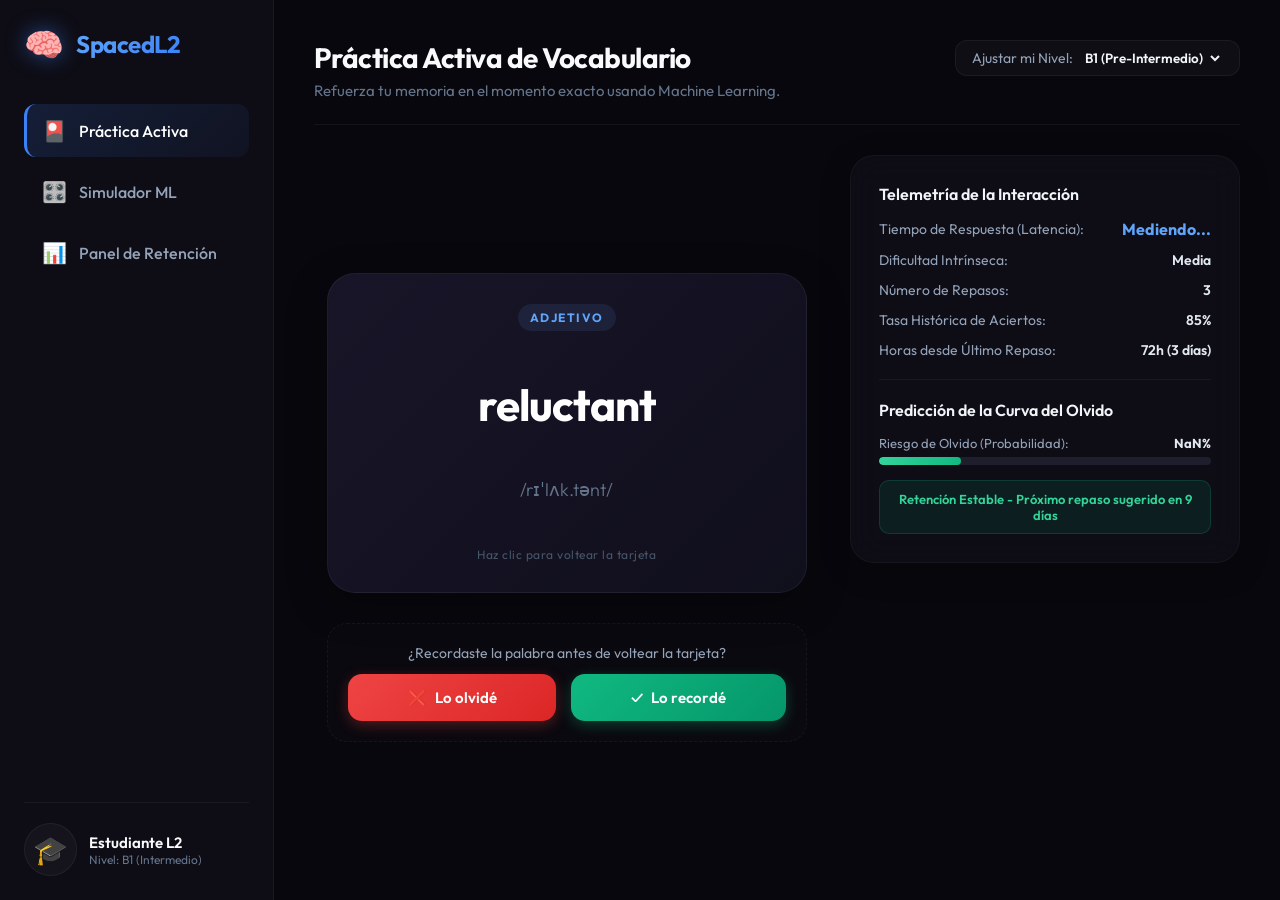
==== app/index.html @ 9e238349 "Proyecto Final ML: Análisis de Retención de Vocabulario con 4 modelos supervisados + App Web interac" ====
<!DOCTYPE html>
<html lang="es">
<head>
    <meta charset="UTF-8">
    <meta name="viewport" content="width=device-width, initial-scale=1.0">
    <title>SpacedL2 - Simulador de Repetición Espaciada y Curva del Olvido</title>
    <meta name="description" content="Aplicación interactiva y simulador de Machine Learning para optimizar la retención de vocabulario utilizando la curva del olvido de Ebbinghaus.">
    <!-- Google Fonts -->
    <link rel="preconnect" href="https://fonts.googleapis.com">
    <link rel="preconnect" href="https://fonts.gstatic.com" crossorigin>
    <link href="https://fonts.googleapis.com/css2?family=Outfit:wght@300;400;500;600;700&display=swap" rel="stylesheet">
    <link rel="stylesheet" href="style.css">
</head>
<body>
    <div class="app-container">
        <!-- Sidebar Navigation -->
        <aside class="sidebar">
            <div class="logo-area">
                <div class="logo-icon">🧠</div>
                <span class="logo-text">SpacedL2</span>
            </div>
            <nav class="nav-menu">
                <button class="nav-item active" data-tab="practice" id="btn-practice">
                    <span class="nav-icon">🎴</span> Práctica Activa
                </button>
                <button class="nav-item" data-tab="simulator" id="btn-simulator">
                    <span class="nav-icon">🎛️</span> Simulador ML
                </button>
                <button class="nav-item" data-tab="dashboard" id="btn-dashboard">
                    <span class="nav-icon">📊</span> Panel de Retención
                </button>
            </nav>
            <div class="user-status">
                <div class="status-avatar">🎓</div>
                <div class="status-info">
                    <p class="user-name">Estudiante L2</p>
                    <span class="user-level" id="nav-user-level">Nivel: B1 (Intermedio)</span>
                </div>
            </div>
        </aside>

        <!-- Main Workspace -->
        <main class="main-content">
            <!-- Header -->
            <header class="app-header">
                <div>
                    <h1 id="page-title">Práctica Activa de Vocabulario</h1>
                    <p class="subtitle" id="page-subtitle">Refuerza tu memoria en el momento exacto usando Machine Learning.</p>
                </div>
                <div class="header-widgets">
                    <div class="mcer-badge">
                        <span>Ajustar mi Nivel:</span>
                        <select id="user-mcer-select">
                            <option value="A1">A1 (Principiante)</option>
                            <option value="A2">A2 (Básico)</option>
                            <option value="B1" selected>B1 (Pre-Intermedio)</option>
                            <option value="B2">B2 (Intermedio Alto)</option>
                            <option value="C1">C1 (Avanzado)</option>
                            <option value="C2">C2 (Maestría)</option>
                        </select>
                    </div>
                </div>
            </header>

            <!-- TAB CONTENT 1: Practice Cards -->
            <section id="tab-practice" class="tab-panel active">
                <div class="practice-layout">
                    <div class="card-column">
                        <div class="flashcard-container">
                            <div class="flashcard" id="flashcard">
                                <div class="flashcard-front">
                                    <span class="word-category" id="card-category">Adjetivo</span>
                                    <h2 class="word-text" id="card-word">reluctant</h2>
                                    <p class="word-pronunciation" id="card-pronunciation">/rɪˈlʌk.tənt/</p>
                                    <p class="tap-hint">Haz clic para voltear la tarjeta</p>
                                </div>
                                <div class="flashcard-back">
                                    <span class="word-category">Traducción</span>
                                    <h2 class="word-meaning" id="card-translation">renuente / inclinado a evitar</h2>
                                    <div class="example-box">
                                        <p class="example-en" id="card-example-en">"She was reluctant to admit she was wrong."</p>
                                        <p class="example-es" id="card-example-es">"Ella era renuente a admitir que estaba equivocada."</p>
                                    </div>
                                    <p class="tap-hint">Haz clic para volver al frente</p>
                                </div>
                            </div>
                        </div>

                        <!-- Telemetry Actions -->
                        <div class="action-buttons-container">
                            <p class="question-prompt">¿Recordaste la palabra antes de voltear la tarjeta?</p>
                            <div class="buttons-row">
                                <button class="btn btn-danger" id="btn-forgot">
                                    <span>❌</span> Lo olvidé
                                </button>
                                <button class="btn btn-success" id="btn-remembered">
                                    <span>✓</span> Lo recordé
                                </button>
                            </div>
                        </div>
                    </div>

                    <div class="telemetry-column">
                        <div class="glass-card telemetry-card">
                            <h3>Telemetría de la Interacción</h3>
                            <div class="metric-list">
                                <div class="metric-item">
                                    <span class="metric-label">Tiempo de Respuesta (Latencia):</span>
                                    <span class="metric-value highlight" id="telemetry-latency">0 ms</span>
                                </div>
                                <div class="metric-item">
                                    <span class="metric-label">Dificultad Intrínseca:</span>
                                    <span class="metric-value" id="telemetry-difficulty">Media</span>
                                </div>
                                <div class="metric-item">
                                    <span class="metric-label">Número de Repasos:</span>
                                    <span class="metric-value" id="telemetry-reviews">3</span>
                                </div>
                                <div class="metric-item">
                                    <span class="metric-label">Tasa Histórica de Aciertos:</span>
                                    <span class="metric-value" id="telemetry-accuracy">85%</span>
                                </div>
                                <div class="metric-item">
                                    <span class="metric-label">Horas desde Último Repaso:</span>
                                    <span class="metric-value" id="telemetry-elapsed">72h (3 días)</span>
                                </div>
                            </div>
                            <div class="divider"></div>
                            <h3>Predicción de la Curva del Olvido</h3>
                            <div class="prediction-box" id="practice-prediction-box">
                                <div class="probability-bar-container">
                                    <div class="probability-label">
                                        <span>Riesgo de Olvido (Probabilidad):</span>
                                        <span class="prob-num" id="practice-prob-val">24.5%</span>
                                    </div>
                                    <div class="probability-bar">
                                        <div class="probability-fill" id="practice-prob-fill" style="width: 24.5%"></div>
                                    </div>
                                </div>
                                <div class="recommendation-badge" id="practice-rec-badge">
                                    Retención Estable - Repasar en 8 días
                                </div>
                            </div>
                        </div>
                    </div>
                </div>
            </section>

            <!-- TAB CONTENT 2: ML Simulator -->
            <section id="tab-simulator" class="tab-panel">
                <div class="simulator-layout">
                    <!-- Configurator Panel -->
                    <div class="glass-card controls-card">
                        <h2>Ajuste de Variables Predictoras (Features)</h2>
                        <p class="description">Modifica los deslizadores para simular el comportamiento de un estudiante y ver los resultados inmediatos de la Regresión Logística.</p>
                        
                        <div class="control-group">
                            <label class="control-label">
                                <span>Horas sin repasar:</span>
                                <span class="control-value" id="val-elapsed">72 h</span>
                            </label>
                            <input type="range" id="slider-elapsed" min="1" max="720" value="72" class="slider">
                        </div>

                        <div class="control-group">
                            <label class="control-label">
                                <span>Latencia de respuesta:</span>
                                <span class="control-value" id="val-latency">2500 ms</span>
                            </label>
                            <input type="range" id="slider-latency" min="400" max="10000" step="100" value="2500" class="slider">
                        </div>

                        <div class="control-group">
                            <label class="control-label">
                                <span>Cantidad de repasos previos:</span>
                                <span class="control-value" id="val-reviews">3</span>
                            </label>
                            <input type="range" id="slider-reviews" min="1" max="15" value="3" class="slider">
                        </div>

                        <div class="control-group">
                            <label class="control-label">
                                <span>Porcentaje histórico de aciertos:</span>
                                <span class="control-value" id="val-accuracy">85 %</span>
                            </label>
                            <input type="range" id="slider-accuracy" min="0" max="100" value="85" class="slider">
                        </div>

                        <div class="control-grid-2">
                            <div class="control-group">
                                <label class="control-label">Dificultad de la Palabra:</label>
                                <select id="select-difficulty" class="input-select">
                                    <option value="Baja">Baja (Frecuente / Corta)</option>
                                    <option value="Media" selected>Media (Normal)</option>
                                    <option value="Alta">Alta (Phrasal Verbs / Expresiones)</option>
                                </select>
                            </div>
                            <div class="control-group">
                                <label class="control-label">Nivel MCER Estudiante:</label>
                                <select id="select-mcer" class="input-select">
                                    <option value="A1">A1 (Básico Inicial)</option>
                                    <option value="A2">A2 (Básico Superior)</option>
                                    <option value="B1" selected>B1 (Pre-Intermedio)</option>
                                    <option value="B2">B2 (Intermedio Alto)</option>
                                    <option value="C1">C1 (Avanzado)</option>
                                    <option value="C2">C2 (Fluidez Total)</option>
                                </select>
                            </div>
                        </div>
                    </div>

                    <!-- Predictions Panel -->
                    <div class="glass-card output-card">
                        <h2>Predicción en Tiempo Real del Modelo</h2>
                        <div class="big-metric-container">
                            <div class="probability-circle-wrap">
                                <svg class="progress-ring" width="160" height="160">
                                    <circle class="progress-ring__circle-bg" stroke="#1f2937" stroke-width="12" fill="transparent" r="70" cx="80" cy="80" />
                                    <circle class="progress-ring__circle" id="sim-progress-circle" stroke="#10b981" stroke-width="12" fill="transparent" r="70" cx="80" cy="80" />
                                </svg>
                                <div class="probability-percentage" id="sim-prob-percent">24.5%</div>
                            </div>
                            <p class="metric-title">Probabilidad de Olvido Calculada</p>
                        </div>

                        <div class="decision-box" id="sim-decision-box">
                            <div class="decision-title">Clasificación de Intervención:</div>
                            <div class="decision-value" id="sim-decision-val">Retención Segura (0)</div>
                            <div class="decision-desc" id="sim-decision-desc">El estudiante recuerda la palabra con un nivel de confianza estable. No requiere repasar hoy.</div>
                        </div>

                        <div class="divider"></div>

                        <h3>Recomendación de Repetición Espaciada</h3>
                        <div class="recommendation-result">
                            <div class="rec-interval-label">Próximo repaso sugerido en:</div>
                            <div class="rec-interval-days" id="sim-rec-days">8 días</div>
                            <div class="rec-formula-note">Calculado dinámicamente: el intervalo se expande a mayor cantidad de repasos exitosos y menores tiempos de respuesta (latencias).</div>
                        </div>
                    </div>
                </div>
            </section>

            <!-- TAB CONTENT 3: Dashboard -->
            <section id="tab-dashboard" class="tab-panel">
                <!-- Summary Metrics Rows -->
                <div class="dashboard-metrics">
                    <div class="glass-card metric-box">
                        <span class="box-icon">📚</span>
                        <div class="box-data">
                            <span class="box-num" id="dash-total-words">10</span>
                            <span class="box-label">Palabras en Estudio</span>
                        </div>
                    </div>
                    <div class="glass-card metric-box success">
                        <span class="box-icon">✅</span>
                        <div class="box-data">
                            <span class="box-num" id="dash-retained-words">7</span>
                            <span class="box-label">Retención Segura (R &ge; 50%)</span>
                        </div>
                    </div>
                    <div class="glass-card metric-box danger">
                        <span class="box-icon">⚠️</span>
                        <div class="box-data">
                            <span class="box-num" id="dash-forgot-words">3</span>
                            <span class="box-label">En Riesgo (Repasar Hoy)</span>
                        </div>
                    </div>
                </div>

                <!-- Vocabulary List Table -->
                <div class="glass-card table-card">
                    <div class="table-header-row">
                        <h2>Listado de Vocabulario y Estado de Retención</h2>
                        <button class="btn btn-secondary" id="btn-reset-vocab">Restablecer Todo</button>
                    </div>
                    <div class="table-responsive">
                        <table class="vocab-table">
                            <thead>
                                <tr>
                                    <th>Palabra</th>
                                    <th>Categoría</th>
                                    <th>Dificultad</th>
                                    <th>Repasos</th>
                                    <th>Último Repaso</th>
                                    <th>Riesgo de Olvido</th>
                                    <th>Estado / Próximo Repaso</th>
                                </tr>
                            </thead>
                            <tbody id="vocab-table-body">
                                <!-- Dynamic rows go here -->
                            </tbody>
                        </table>
                    </div>
                </div>
            </section>
        </main>
    </div>
    <script src="script.js" defer></script>
</body>
</html>
---- app/style.css ----
/* Reset & Base Styles */
* {
    margin: 0;
    padding: 0;
    box-sizing: border-box;
    font-family: 'Outfit', sans-serif;
}

body {
    background-color: #08070d;
    color: #e2e8f0;
    overflow-x: hidden;
    height: 100vh;
}

/* App Layout */
.app-container {
    display: flex;
    height: 100vh;
    width: 100vw;
}

/* Sidebar Navigation */
.sidebar {
    width: 280px;
    background-color: #0e0d16;
    border-right: 1px solid rgba(255, 255, 255, 0.05);
    display: flex;
    flex-direction: column;
    padding: 24px;
    justify-content: space-between;
}

.logo-area {
    display: flex;
    align-items: center;
    gap: 12px;
    margin-bottom: 40px;
}

.logo-icon {
    font-size: 32px;
    filter: drop-shadow(0 0 10px rgba(59, 130, 246, 0.5));
}

.logo-text {
    font-size: 24px;
    font-weight: 700;
    letter-spacing: -0.5px;
    background: linear-gradient(135deg, #60a5fa, #3b82f6);
    -webkit-background-clip: text;
    -webkit-text-fill-color: transparent;
}

.nav-menu {
    display: flex;
    flex-direction: column;
    gap: 8px;
    flex-grow: 1;
}

.nav-item {
    display: flex;
    align-items: center;
    gap: 12px;
    padding: 14px 18px;
    background: none;
    border: none;
    color: #94a3b8;
    font-size: 16px;
    font-weight: 500;
    text-align: left;
    border-radius: 12px;
    cursor: pointer;
    transition: all 0.3s cubic-bezier(0.4, 0, 0.2, 1);
}

.nav-item:hover {
    color: #f1f5f9;
    background-color: rgba(255, 255, 255, 0.03);
    transform: translateX(4px);
}

.nav-item.active {
    color: #ffffff;
    background: linear-gradient(135deg, rgba(59, 130, 246, 0.15), rgba(59, 130, 246, 0.05));
    border-left: 3px solid #3b82f6;
    padding-left: 15px;
}

.nav-icon {
    font-size: 20px;
}

.user-status {
    display: flex;
    align-items: center;
    gap: 12px;
    padding-top: 20px;
    border-top: 1px solid rgba(255, 255, 255, 0.05);
}

.status-avatar {
    font-size: 28px;
    background-color: rgba(255, 255, 255, 0.03);
    padding: 8px;
    border-radius: 50%;
    border: 1px solid rgba(255, 255, 255, 0.05);
}

.status-info {
    overflow: hidden;
}

.user-name {
    font-size: 15px;
    font-weight: 600;
    color: #f8fafc;
}

.user-level {
    font-size: 12px;
    color: #64748b;
    display: block;
    white-space: nowrap;
    text-overflow: ellipsis;
    overflow: hidden;
}

/* Main Workspace */
.main-content {
    flex-grow: 1;
    height: 100vh;
    overflow-y: auto;
    padding: 40px;
    display: flex;
    flex-direction: column;
    gap: 30px;
}

/* Header */
.app-header {
    display: flex;
    justify-content: space-between;
    align-items: flex-start;
    border-bottom: 1px solid rgba(255, 255, 255, 0.05);
    padding-bottom: 24px;
}

h1 {
    font-size: 28px;
    font-weight: 700;
    color: #f8fafc;
    letter-spacing: -0.5px;
    margin-bottom: 6px;
}

.subtitle {
    font-size: 15px;
    color: #64748b;
}

.mcer-badge {
    background-color: rgba(255, 255, 255, 0.03);
    border: 1px solid rgba(255, 255, 255, 0.05);
    padding: 8px 16px;
    border-radius: 12px;
    display: flex;
    align-items: center;
    gap: 8px;
    font-size: 14px;
    color: #94a3b8;
}

.mcer-badge select {
    background: none;
    border: none;
    color: #f1f5f9;
    font-family: inherit;
    font-weight: 600;
    outline: none;
    cursor: pointer;
}

/* Tab Panels */
.tab-panel {
    display: none;
    animation: fadeIn 0.4s ease;
    flex-grow: 1;
}

.tab-panel.active {
    display: block;
}

@keyframes fadeIn {
    from { opacity: 0; transform: translateY(10px); }
    to { opacity: 1; transform: translateY(0); }
}

/* Glass Cards */
.glass-card {
    background: rgba(20, 19, 31, 0.5);
    backdrop-filter: blur(16px);
    -webkit-backdrop-filter: blur(16px);
    border: 1px solid rgba(255, 255, 255, 0.04);
    border-radius: 24px;
    padding: 28px;
    box-shadow: 0 8px 32px 0 rgba(0, 0, 0, 0.2);
    transition: transform 0.3s ease, border-color 0.3s ease;
}

.glass-card:hover {
    border-color: rgba(255, 255, 255, 0.08);
}

.divider {
    height: 1px;
    background-color: rgba(255, 255, 255, 0.05);
    margin: 20px 0;
}

/* BUTTONS */
.btn {
    display: inline-flex;
    align-items: center;
    justify-content: center;
    gap: 8px;
    padding: 14px 28px;
    font-size: 15px;
    font-weight: 600;
    border-radius: 14px;
    border: none;
    cursor: pointer;
    transition: all 0.3s cubic-bezier(0.4, 0, 0.2, 1);
}

.btn-success {
    background: linear-gradient(135deg, #10b981, #059669);
    color: white;
    box-shadow: 0 4px 14px 0 rgba(16, 185, 129, 0.3);
}

.btn-success:hover {
    transform: translateY(-2px);
    box-shadow: 0 6px 20px 0 rgba(16, 185, 129, 0.4);
}

.btn-danger {
    background: linear-gradient(135deg, #ef4444, #dc2626);
    color: white;
    box-shadow: 0 4px 14px 0 rgba(239, 68, 68, 0.3);
}

.btn-danger:hover {
    transform: translateY(-2px);
    box-shadow: 0 6px 20px 0 rgba(239, 68, 68, 0.4);
}

.btn-secondary {
    background-color: rgba(255, 255, 255, 0.05);
    border: 1px solid rgba(255, 255, 255, 0.08);
    color: #e2e8f0;
}

.btn-secondary:hover {
    background-color: rgba(255, 255, 255, 0.08);
    transform: translateY(-1px);
}

/* TAB 1: PRACTICE LAYOUT */
.practice-layout {
    display: grid;
    grid-template-columns: 1.3fr 1fr;
    gap: 30px;
    height: 100%;
}

.card-column {
    display: flex;
    flex-direction: column;
    align-items: center;
    justify-content: center;
    gap: 30px;
}

/* Flashcard Container and Flip logic */
.flashcard-container {
    width: 100%;
    max-width: 480px;
    height: 320px;
    perspective: 1000px;
}

.flashcard {
    width: 100%;
    height: 100%;
    position: relative;
    transform-style: preserve-3d;
    transition: transform 0.6s cubic-bezier(0.4, 0, 0.2, 1);
    cursor: pointer;
}

.flashcard.flipped {
    transform: rotateY(180deg);
}

.flashcard-front, .flashcard-back {
    position: absolute;
    width: 100%;
    height: 100%;
    backface-visibility: hidden;
    border-radius: 28px;
    padding: 30px;
    display: flex;
    flex-direction: column;
    justify-content: space-between;
    align-items: center;
    box-shadow: 0 12px 40px rgba(0, 0, 0, 0.3);
    border: 1px solid rgba(255, 255, 255, 0.05);
}

.flashcard-front {
    background: linear-gradient(135deg, #181528, #100f1c);
}

.flashcard-back {
    background: linear-gradient(135deg, #0e1b2f, #08101e);
    transform: rotateY(180deg);
}

.word-category {
    font-size: 12px;
    text-transform: uppercase;
    letter-spacing: 1.5px;
    color: #60a5fa;
    font-weight: 700;
    background-color: rgba(96, 165, 250, 0.1);
    padding: 6px 12px;
    border-radius: 20px;
}

.word-text {
    font-size: 44px;
    font-weight: 700;
    color: #ffffff;
    letter-spacing: -1px;
}

.word-pronunciation {
    font-size: 18px;
    color: #64748b;
    font-weight: 300;
}

.word-meaning {
    font-size: 32px;
    font-weight: 600;
    color: #60a5fa;
    text-align: center;
}

.example-box {
    text-align: center;
    padding: 0 10px;
}

.example-en {
    font-size: 15px;
    color: #cbd5e1;
    font-style: italic;
    margin-bottom: 4px;
}

.example-es {
    font-size: 13px;
    color: #64748b;
}

.tap-hint {
    font-size: 12px;
    color: #475569;
    letter-spacing: 0.5px;
}

/* Action Buttons */
.action-buttons-container {
    width: 100%;
    max-width: 480px;
    text-align: center;
    background-color: rgba(255, 255, 255, 0.01);
    border: 1px dashed rgba(255, 255, 255, 0.05);
    padding: 20px;
    border-radius: 20px;
}

.question-prompt {
    font-size: 14px;
    color: #94a3b8;
    margin-bottom: 12px;
}

.buttons-row {
    display: flex;
    gap: 15px;
    justify-content: center;
}

.buttons-row .btn {
    flex-grow: 1;
}

/* Telemetry Card Right */
.telemetry-card h3 {
    font-size: 16px;
    font-weight: 600;
    color: #f1f5f9;
    margin-bottom: 15px;
}

.metric-list {
    display: flex;
    flex-direction: column;
    gap: 12px;
}

.metric-item {
    display: flex;
    justify-content: space-between;
    align-items: center;
    font-size: 14px;
}

.metric-label {
    color: #94a3b8;
}

.metric-value {
    font-weight: 600;
    color: #e2e8f0;
}

.metric-value.highlight {
    color: #60a5fa;
    font-size: 16px;
    font-weight: 700;
}

/* Probability and Recommendation boxes */
.probability-bar-container {
    margin-bottom: 15px;
}

.probability-label {
    display: flex;
    justify-content: space-between;
    font-size: 13px;
    color: #94a3b8;
    margin-bottom: 6px;
}

.prob-num {
    font-weight: 700;
    color: #e2e8f0;
}

.probability-bar {
    height: 8px;
    background-color: #1e1e2d;
    border-radius: 4px;
    overflow: hidden;
}

.probability-fill {
    height: 100%;
    background: linear-gradient(90deg, #10b981, #ef4444);
    border-radius: 4px;
    transition: width 0.4s ease;
}

.recommendation-badge {
    text-align: center;
    padding: 10px;
    border-radius: 10px;
    font-size: 13px;
    font-weight: 600;
}

.recommendation-badge.repaso {
    background-color: rgba(239, 68, 68, 0.1);
    color: #f87171;
    border: 1px solid rgba(239, 68, 68, 0.2);
}

.recommendation-badge.estable {
    background-color: rgba(16, 185, 129, 0.1);
    color: #34d399;
    border: 1px solid rgba(16, 185, 129, 0.2);
}

/* TAB 2: ML SIMULATOR LAYOUT */
.simulator-layout {
    display: grid;
    grid-template-columns: 1.2fr 1fr;
    gap: 30px;
}

.controls-card h2, .output-card h2 {
    font-size: 20px;
    font-weight: 700;
    color: #ffffff;
    margin-bottom: 8px;
}

.controls-card .description {
    font-size: 14px;
    color: #64748b;
    margin-bottom: 24px;
}

.control-group {
    margin-bottom: 18px;
}

.control-label {
    display: flex;
    justify-content: space-between;
    font-size: 14px;
    font-weight: 500;
    color: #94a3b8;
    margin-bottom: 8px;
}

.control-value {
    color: #60a5fa;
    font-weight: 700;
}

.slider {
    width: 100%;
    height: 6px;
    background: #1e1e2d;
    outline: none;
    border-radius: 3px;
    -webkit-appearance: none;
}

.slider::-webkit-slider-thumb {
    -webkit-appearance: none;
    appearance: none;
    width: 16px;
    height: 16px;
    border-radius: 50%;
    background: #3b82f6;
    cursor: pointer;
    box-shadow: 0 0 10px rgba(59, 130, 246, 0.8);
    transition: transform 0.1s ease;
}

.slider::-webkit-slider-thumb:hover {
    transform: scale(1.2);
}

.control-grid-2 {
    display: grid;
    grid-template-columns: 1fr 1fr;
    gap: 15px;
    margin-top: 10px;
}

.input-select {
    width: 100%;
    background-color: #13121f;
    border: 1px solid rgba(255, 255, 255, 0.06);
    padding: 10px 14px;
    border-radius: 10px;
    color: #cbd5e1;
    font-family: inherit;
    font-size: 13px;
    outline: none;
    cursor: pointer;
}

.input-select:focus {
    border-color: #3b82f6;
}

/* Predictions Circle Output */
.big-metric-container {
    display: flex;
    flex-direction: column;
    align-items: center;
    margin: 30px 0;
}

.probability-circle-wrap {
    position: relative;
    width: 160px;
    height: 160px;
    display: flex;
    justify-content: center;
    align-items: center;
}

.probability-percentage {
    position: absolute;
    font-size: 32px;
    font-weight: 700;
    color: #ffffff;
}

.progress-ring__circle {
    transition: stroke-dashoffset 0.35s;
    transform: rotate(-90deg);
    transform-origin: 50% 50%;
}

.metric-title {
    font-size: 14px;
    color: #64748b;
    margin-top: 12px;
}

.decision-box {
    background-color: rgba(255, 255, 255, 0.02);
    border-radius: 16px;
    border: 1px solid rgba(255, 255, 255, 0.05);
    padding: 16px;
}

.decision-title {
    font-size: 12px;
    color: #64748b;
    text-transform: uppercase;
    letter-spacing: 0.5px;
    margin-bottom: 4px;
}

.decision-value {
    font-size: 18px;
    font-weight: 700;
    margin-bottom: 6px;
}

.decision-value.danger {
    color: #f87171;
}

.decision-value.success {
    color: #34d399;
}

.decision-desc {
    font-size: 13px;
    color: #94a3b8;
    line-height: 1.4;
}

.recommendation-result {
    text-align: center;
    padding: 10px 0;
}

.rec-interval-label {
    font-size: 14px;
    color: #94a3b8;
}

.rec-interval-days {
    font-size: 36px;
    font-weight: 700;
    color: #60a5fa;
    margin: 6px 0;
}

.rec-formula-note {
    font-size: 11px;
    color: #475569;
    line-height: 1.3;
}

/* TAB 3: DASHBOARD LAYOUT */
.dashboard-metrics {
    display: grid;
    grid-template-columns: repeat(3, 1fr);
    gap: 20px;
    margin-bottom: 30px;
}

.metric-box {
    display: flex;
    align-items: center;
    gap: 20px;
    padding: 24px;
}

.box-icon {
    font-size: 32px;
    background-color: rgba(59, 130, 246, 0.08);
    border: 1px solid rgba(59, 130, 246, 0.15);
    padding: 12px;
    border-radius: 16px;
}

.metric-box.success .box-icon {
    background-color: rgba(16, 185, 129, 0.08);
    border: 1px solid rgba(16, 185, 129, 0.15);
}

.metric-box.danger .box-icon {
    background-color: rgba(239, 68, 68, 0.08);
    border: 1px solid rgba(239, 68, 68, 0.15);
}

.box-data {
    display: flex;
    flex-direction: column;
}

.box-num {
    font-size: 26px;
    font-weight: 700;
    color: #ffffff;
}

.box-label {
    font-size: 13px;
    color: #64748b;
    margin-top: 2px;
}

.table-card {
    padding: 24px;
}

.table-header-row {
    display: flex;
    justify-content: space-between;
    align-items: center;
    margin-bottom: 20px;
}

.table-header-row h2 {
    font-size: 18px;
    font-weight: 600;
    color: #ffffff;
}

.table-responsive {
    width: 100%;
    overflow-x: auto;
}

.vocab-table {
    width: 100%;
    border-collapse: collapse;
    text-align: left;
    font-size: 14px;
}

.vocab-table th, .vocab-table td {
    padding: 14px 18px;
    border-bottom: 1px solid rgba(255, 255, 255, 0.04);
}

.vocab-table th {
    font-weight: 600;
    color: #64748b;
    background-color: rgba(255, 255, 255, 0.01);
}

.vocab-table td {
    color: #cbd5e1;
}

.vocab-table tbody tr:hover {
    background-color: rgba(255, 255, 255, 0.01);
}

/* Custom Badges */
.badge {
    display: inline-block;
    padding: 4px 10px;
    border-radius: 6px;
    font-size: 12px;
    font-weight: 600;
}

.badge-low {
    background-color: rgba(59, 130, 246, 0.1);
    color: #93c5fd;
}

.badge-med {
    background-color: rgba(245, 158, 11, 0.1);
    color: #fde047;
}

.badge-high {
    background-color: rgba(239, 68, 68, 0.1);
    color: #fca5a5;
}

.badge-danger {
    background-color: rgba(239, 68, 68, 0.15);
    color: #f87171;
    border: 1px solid rgba(239, 68, 68, 0.1);
}

.badge-success {
    background-color: rgba(16, 185, 129, 0.15);
    color: #34d399;
    border: 1px solid rgba(16, 185, 129, 0.1);
}
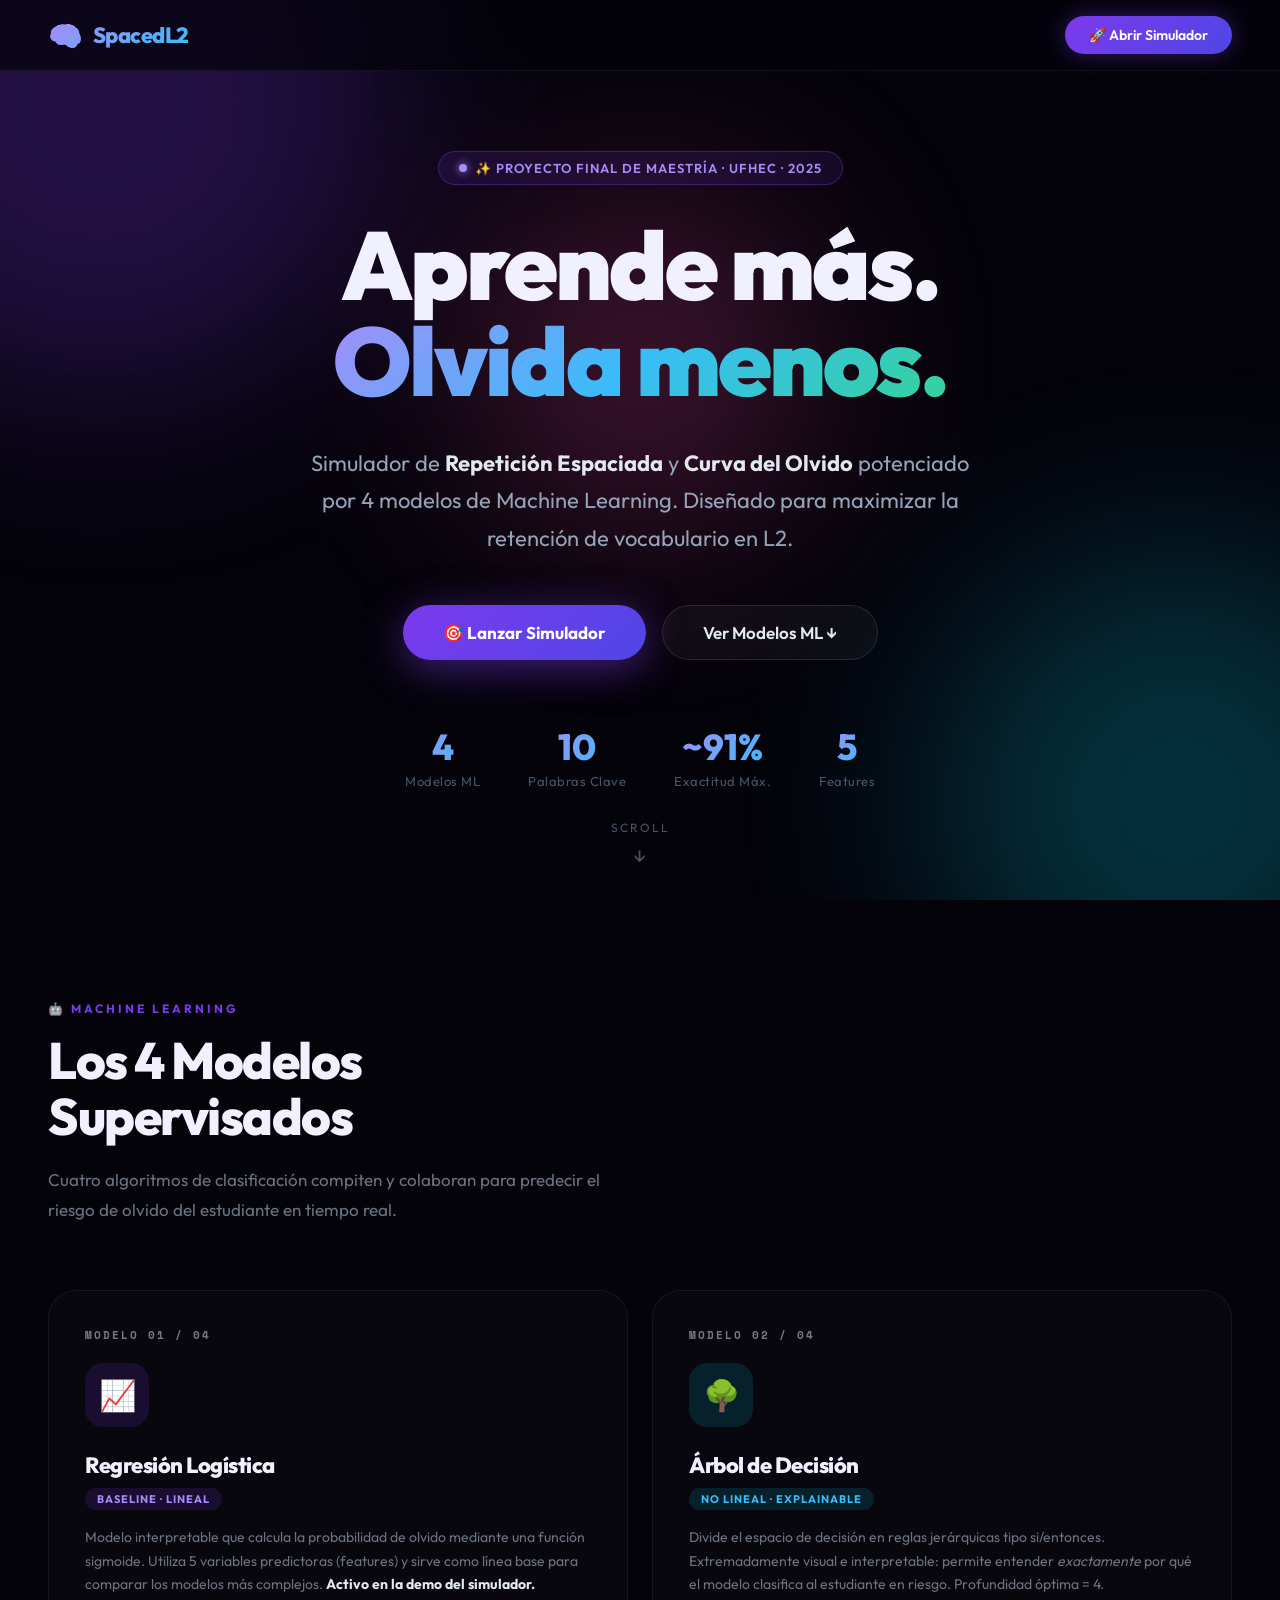
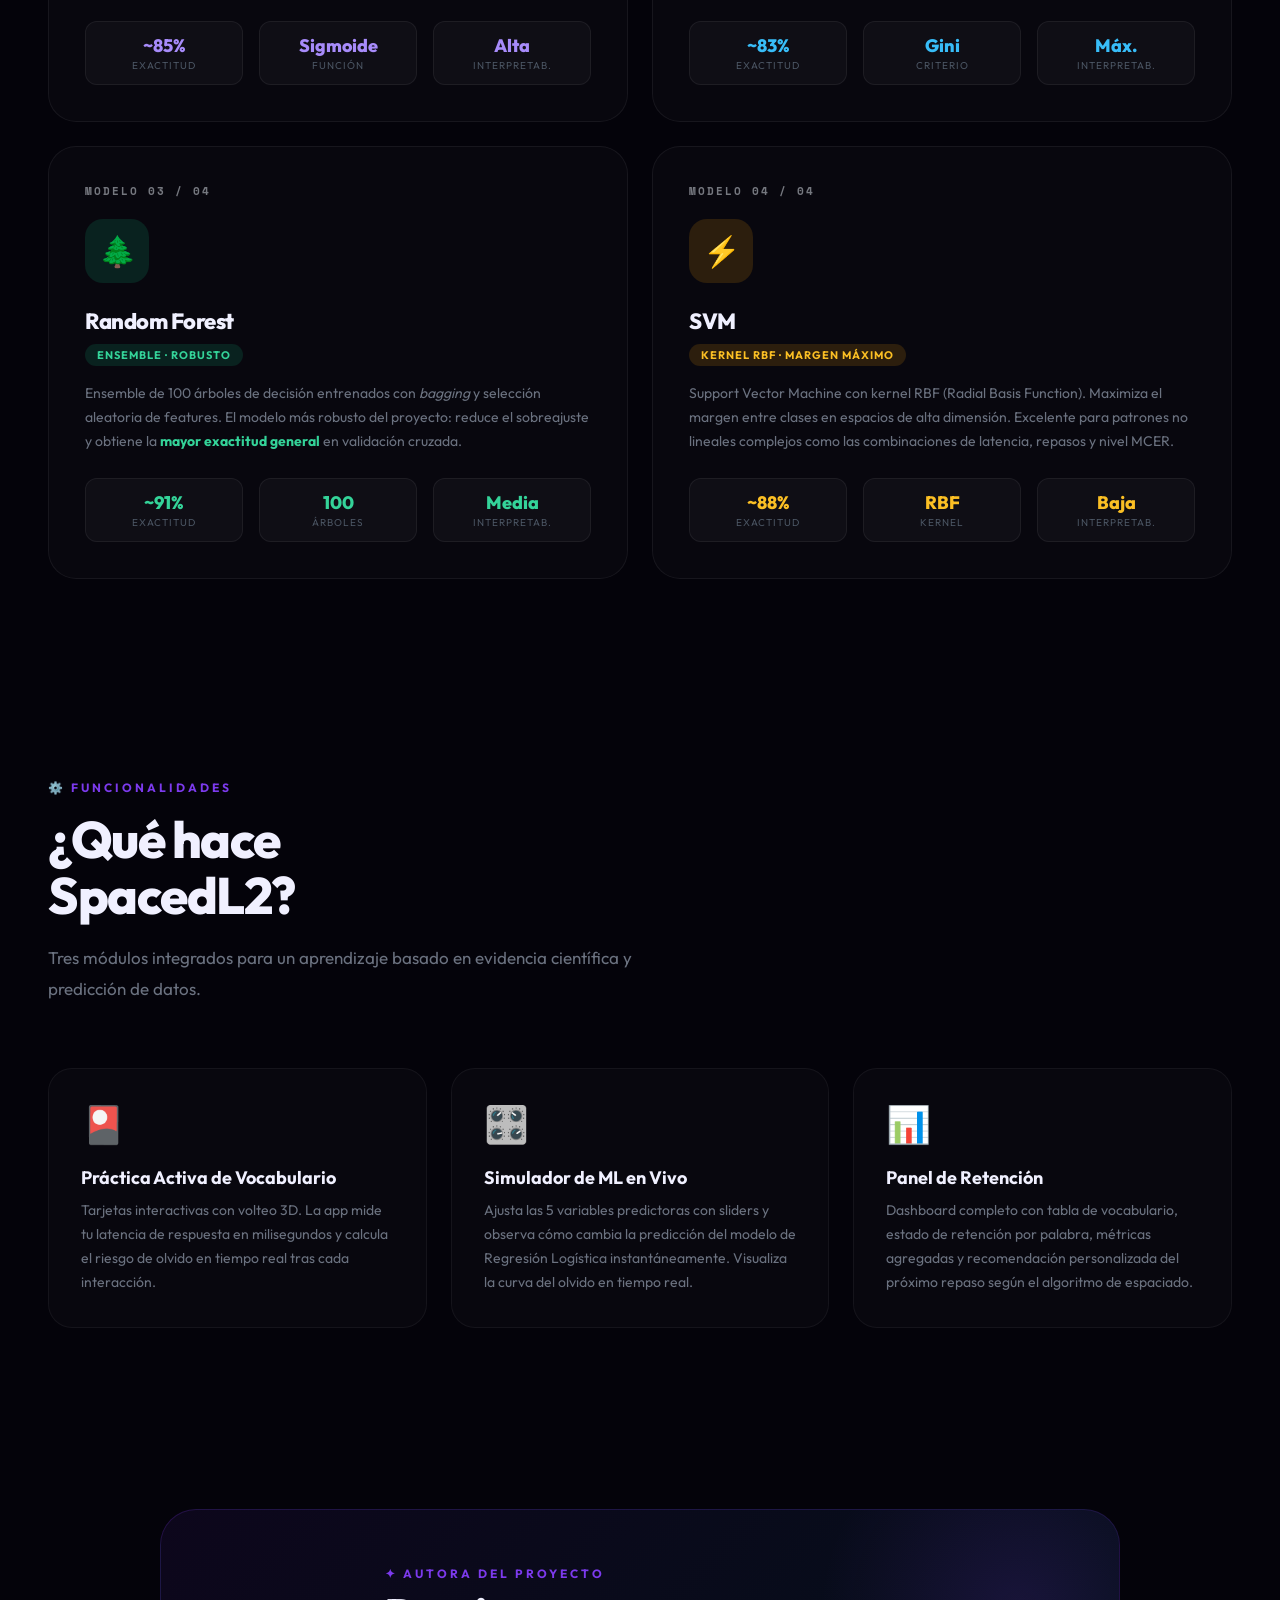
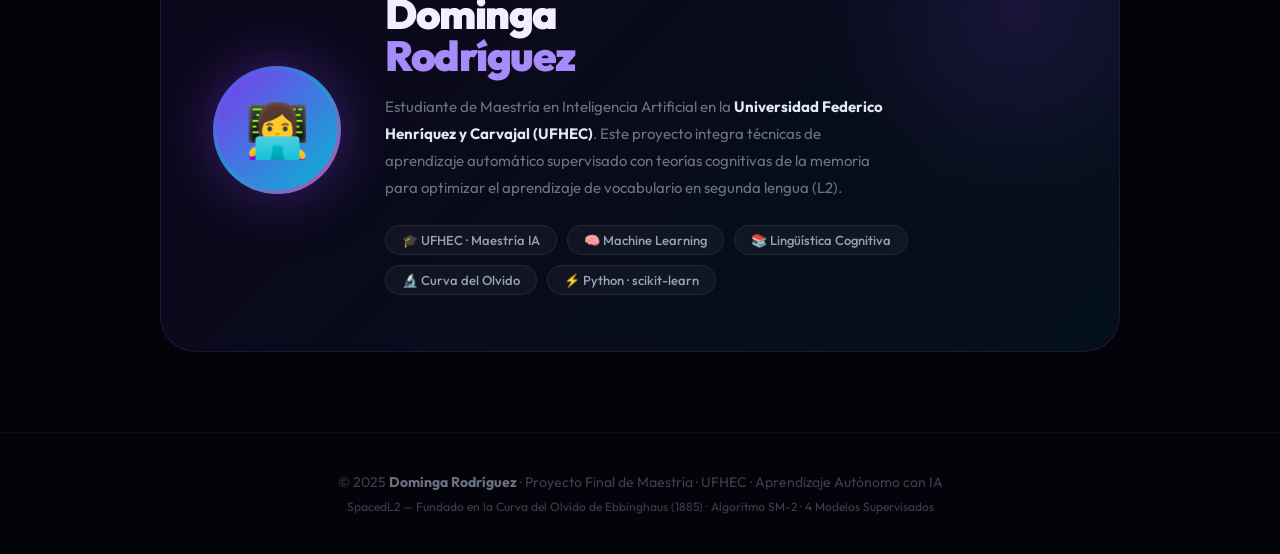
==== commit b3f647d0: "feat: Landing page profesional con autor, modelos ML, hero animado y dinamismo visual" ====
--- a/app/index.html
+++ b/app/index.html
@@ -3,299 +3,1138 @@
 <head>
     <meta charset="UTF-8">
     <meta name="viewport" content="width=device-width, initial-scale=1.0">
-    <title>SpacedL2 - Simulador de Repetición Espaciada y Curva del Olvido</title>
-    <meta name="description" content="Aplicación interactiva y simulador de Machine Learning para optimizar la retención de vocabulario utilizando la curva del olvido de Ebbinghaus.">
-    <!-- Google Fonts -->
+    <title>SpacedL2 — Retención de Vocabulario con Machine Learning</title>
+    <meta name="description" content="Proyecto Final de Maestría: Simulador de Repetición Espaciada y Curva del Olvido usando 4 modelos de Machine Learning. Por Dominga Rodríguez, UFHEC.">
+    <meta name="author" content="Dominga Rodríguez">
     <link rel="preconnect" href="https://fonts.googleapis.com">
     <link rel="preconnect" href="https://fonts.gstatic.com" crossorigin>
-    <link href="https://fonts.googleapis.com/css2?family=Outfit:wght@300;400;500;600;700&display=swap" rel="stylesheet">
+    <link href="https://fonts.googleapis.com/css2?family=Outfit:wght@300;400;500;600;700;800;900&family=Space+Mono:wght@400;700&display=swap" rel="stylesheet">
     <link rel="stylesheet" href="style.css">
+    <style>
+        /* ===== LANDING PAGE STYLES ===== */
+        :root {
+            --accent-1: #7c3aed;
+            --accent-2: #4f46e5;
+            --accent-3: #06b6d4;
+            --accent-4: #10b981;
+            --accent-5: #f59e0b;
+            --accent-6: #ec4899;
+            --bg-deep: #04030a;
+            --bg-mid: #080714;
+            --text-primary: #f0f0ff;
+            --text-muted: #6b7280;
+            --glow-purple: rgba(124, 58, 237, 0.4);
+            --glow-cyan: rgba(6, 182, 212, 0.4);
+        }
+
+        #landing-page {
+            display: flex;
+            flex-direction: column;
+            min-height: 100vh;
+            background: var(--bg-deep);
+            overflow-x: hidden;
+        }
+
+        #app-page {
+            display: none;
+        }
+
+        /* ===== ANIMATED BACKGROUND ===== */
+        .bg-orbs {
+            position: fixed;
+            inset: 0;
+            pointer-events: none;
+            z-index: 0;
+            overflow: hidden;
+        }
+        .orb {
+            position: absolute;
+            border-radius: 50%;
+            filter: blur(100px);
+            opacity: 0.25;
+            animation: orbFloat 10s ease-in-out infinite alternate;
+        }
+        .orb-1 { width: 600px; height: 600px; background: var(--accent-1); top: -200px; left: -200px; animation-delay: 0s; }
+        .orb-2 { width: 500px; height: 500px; background: var(--accent-3); bottom: -150px; right: -150px; animation-delay: -5s; }
+        .orb-3 { width: 350px; height: 350px; background: var(--accent-6); top: 40%; left: 50%; transform: translate(-50%, -50%); animation-delay: -3s; }
+        @keyframes orbFloat {
+            from { transform: translate(0, 0) scale(1); }
+            to { transform: translate(30px, -30px) scale(1.05); }
+        }
+
+        /* ===== NAVBAR ===== */
+        .landing-nav {
+            position: fixed;
+            top: 0; left: 0; right: 0;
+            z-index: 100;
+            display: flex;
+            justify-content: space-between;
+            align-items: center;
+            padding: 16px 48px;
+            background: rgba(4, 3, 10, 0.7);
+            backdrop-filter: blur(20px);
+            border-bottom: 1px solid rgba(255,255,255,0.05);
+        }
+        .nav-brand {
+            display: flex;
+            align-items: center;
+            gap: 10px;
+            font-size: 22px;
+            font-weight: 800;
+            letter-spacing: -0.5px;
+            background: linear-gradient(135deg, #a78bfa, #38bdf8);
+            -webkit-background-clip: text;
+            -webkit-text-fill-color: transparent;
+        }
+        .nav-brand span { font-size: 28px; }
+        .nav-launch-btn {
+            padding: 10px 24px;
+            background: linear-gradient(135deg, var(--accent-1), var(--accent-2));
+            color: white;
+            border: none;
+            border-radius: 50px;
+            font-family: 'Outfit', sans-serif;
+            font-size: 14px;
+            font-weight: 600;
+            cursor: pointer;
+            transition: all 0.3s ease;
+            box-shadow: 0 0 24px var(--glow-purple);
+        }
+        .nav-launch-btn:hover {
+            transform: scale(1.05);
+            box-shadow: 0 0 40px var(--glow-purple);
+        }
+
+        /* ===== HERO ===== */
+        .hero {
+            position: relative;
+            z-index: 1;
+            display: flex;
+            flex-direction: column;
+            align-items: center;
+            justify-content: center;
+            text-align: center;
+            min-height: 100vh;
+            padding: 120px 24px 80px;
+        }
+        .hero-badge {
+            display: inline-flex;
+            align-items: center;
+            gap: 8px;
+            padding: 8px 20px;
+            background: rgba(124, 58, 237, 0.12);
+            border: 1px solid rgba(124, 58, 237, 0.35);
+            border-radius: 50px;
+            font-size: 13px;
+            color: #a78bfa;
+            font-weight: 600;
+            letter-spacing: 1px;
+            text-transform: uppercase;
+            margin-bottom: 32px;
+            animation: fadeSlideUp 0.8s ease both;
+        }
+        .hero-badge::before {
+            content: '';
+            width: 8px; height: 8px;
+            background: #a78bfa;
+            border-radius: 50%;
+            box-shadow: 0 0 8px #a78bfa;
+            animation: pulse 2s infinite;
+        }
+        @keyframes pulse { 0%,100%{opacity:1;} 50%{opacity:0.3;} }
+
+        .hero-title {
+            font-size: clamp(52px, 8vw, 96px);
+            font-weight: 900;
+            line-height: 1;
+            letter-spacing: -3px;
+            color: var(--text-primary);
+            margin-bottom: 12px;
+            animation: fadeSlideUp 0.8s ease 0.1s both;
+        }
+        .hero-title .gradient-text {
+            background: linear-gradient(135deg, #a78bfa 0%, #38bdf8 50%, #34d399 100%);
+            -webkit-background-clip: text;
+            -webkit-text-fill-color: transparent;
+        }
+        .hero-subtitle {
+            font-size: clamp(16px, 2.5vw, 22px);
+            color: #94a3b8;
+            max-width: 680px;
+            line-height: 1.7;
+            margin: 24px auto 0;
+            font-weight: 400;
+            animation: fadeSlideUp 0.8s ease 0.2s both;
+        }
+        .hero-cta-group {
+            display: flex;
+            gap: 16px;
+            margin-top: 48px;
+            flex-wrap: wrap;
+            justify-content: center;
+            animation: fadeSlideUp 0.8s ease 0.3s both;
+        }
+        .cta-primary {
+            padding: 16px 40px;
+            background: linear-gradient(135deg, #7c3aed, #4f46e5);
+            color: white;
+            border: none;
+            border-radius: 50px;
+            font-family: 'Outfit', sans-serif;
+            font-size: 17px;
+            font-weight: 700;
+            cursor: pointer;
+            transition: all 0.3s ease;
+            box-shadow: 0 8px 40px rgba(124, 58, 237, 0.5);
+            position: relative;
+            overflow: hidden;
+        }
+        .cta-primary::after {
+            content: '';
+            position: absolute;
+            inset: 0;
+            background: linear-gradient(135deg, rgba(255,255,255,0.15), transparent);
+            opacity: 0;
+            transition: opacity 0.3s;
+        }
+        .cta-primary:hover::after { opacity: 1; }
+        .cta-primary:hover {
+            transform: translateY(-3px);
+            box-shadow: 0 12px 60px rgba(124, 58, 237, 0.7);
+        }
+        .cta-secondary {
+            padding: 16px 40px;
+            background: rgba(255,255,255,0.04);
+            color: #e2e8f0;
+            border: 1px solid rgba(255,255,255,0.1);
+            border-radius: 50px;
+            font-family: 'Outfit', sans-serif;
+            font-size: 17px;
+            font-weight: 600;
+            cursor: pointer;
+            transition: all 0.3s ease;
+        }
+        .cta-secondary:hover {
+            background: rgba(255,255,255,0.08);
+            transform: translateY(-2px);
+        }
+
+        /* Hero Stats */
+        .hero-stats {
+            display: flex;
+            gap: 48px;
+            margin-top: 64px;
+            animation: fadeSlideUp 0.8s ease 0.4s both;
+        }
+        .stat-item { text-align: center; }
+        .stat-num {
+            font-size: 36px;
+            font-weight: 800;
+            background: linear-gradient(135deg, #a78bfa, #38bdf8);
+            -webkit-background-clip: text;
+            -webkit-text-fill-color: transparent;
+        }
+        .stat-label { font-size: 13px; color: #475569; margin-top: 4px; letter-spacing: 0.5px; }
+
+        @keyframes fadeSlideUp {
+            from { opacity: 0; transform: translateY(30px); }
+            to { opacity: 1; transform: translateY(0); }
+        }
+
+        /* ===== SCROLL INDICATOR ===== */
+        .scroll-down {
+            position: absolute;
+            bottom: 32px;
+            left: 50%;
+            transform: translateX(-50%);
+            display: flex;
+            flex-direction: column;
+            align-items: center;
+            gap: 8px;
+            color: #475569;
+            font-size: 12px;
+            letter-spacing: 2px;
+            animation: bounce 2s infinite;
+        }
+        .scroll-arrow { font-size: 20px; }
+        @keyframes bounce { 0%,100%{transform:translateX(-50%) translateY(0);} 50%{transform:translateX(-50%) translateY(8px);} }
+
+        /* ===== SECTION WRAPPER ===== */
+        .section {
+            position: relative;
+            z-index: 1;
+            padding: 100px 48px;
+            max-width: 1280px;
+            margin: 0 auto;
+            width: 100%;
+        }
+        .section-label {
+            font-size: 12px;
+            font-weight: 700;
+            letter-spacing: 3px;
+            text-transform: uppercase;
+            color: #7c3aed;
+            margin-bottom: 16px;
+        }
+        .section-title {
+            font-size: clamp(32px, 4vw, 52px);
+            font-weight: 800;
+            letter-spacing: -1.5px;
+            color: var(--text-primary);
+            line-height: 1.1;
+            margin-bottom: 20px;
+        }
+        .section-desc {
+            font-size: 17px;
+            color: #6b7280;
+            max-width: 600px;
+            line-height: 1.8;
+        }
+        .section-header { margin-bottom: 64px; }
+
+        /* ===== ML MODELS SECTION ===== */
+        .models-grid {
+            display: grid;
+            grid-template-columns: repeat(2, 1fr);
+            gap: 24px;
+        }
+        .model-card {
+            position: relative;
+            background: rgba(255,255,255,0.02);
+            border: 1px solid rgba(255,255,255,0.06);
+            border-radius: 28px;
+            padding: 36px;
+            overflow: hidden;
+            cursor: default;
+            transition: all 0.4s cubic-bezier(0.4, 0, 0.2, 1);
+        }
+        .model-card::before {
+            content: '';
+            position: absolute;
+            inset: 0;
+            border-radius: 28px;
+            background: var(--card-glow);
+            opacity: 0;
+            transition: opacity 0.4s;
+        }
+        .model-card:hover::before { opacity: 1; }
+        .model-card:hover {
+            transform: translateY(-6px);
+            border-color: var(--card-accent);
+            box-shadow: 0 20px 60px var(--card-shadow);
+        }
+        .model-card.card-lr {
+            --card-accent: rgba(124, 58, 237, 0.5);
+            --card-glow: linear-gradient(135deg, rgba(124,58,237,0.06), transparent);
+            --card-shadow: rgba(124, 58, 237, 0.2);
+        }
+        .model-card.card-dt {
+            --card-accent: rgba(6, 182, 212, 0.5);
+            --card-glow: linear-gradient(135deg, rgba(6,182,212,0.06), transparent);
+            --card-shadow: rgba(6, 182, 212, 0.2);
+        }
+        .model-card.card-rf {
+            --card-accent: rgba(16, 185, 129, 0.5);
+            --card-glow: linear-gradient(135deg, rgba(16,185,129,0.06), transparent);
+            --card-shadow: rgba(16, 185, 129, 0.2);
+        }
+        .model-card.card-svm {
+            --card-accent: rgba(245, 158, 11, 0.5);
+            --card-glow: linear-gradient(135deg, rgba(245,158,11,0.06), transparent);
+            --card-shadow: rgba(245, 158, 11, 0.2);
+        }
+
+        .model-number {
+            font-family: 'Space Mono', monospace;
+            font-size: 11px;
+            font-weight: 700;
+            letter-spacing: 2px;
+            margin-bottom: 20px;
+            opacity: 0.5;
+        }
+        .model-icon-wrap {
+            width: 64px; height: 64px;
+            border-radius: 18px;
+            display: flex;
+            align-items: center;
+            justify-content: center;
+            font-size: 30px;
+            margin-bottom: 24px;
+        }
+        .card-lr .model-icon-wrap { background: rgba(124,58,237,0.15); }
+        .card-dt .model-icon-wrap { background: rgba(6,182,212,0.15); }
+        .card-rf .model-icon-wrap { background: rgba(16,185,129,0.15); }
+        .card-svm .model-icon-wrap { background: rgba(245,158,11,0.15); }
+
+        .model-name {
+            font-size: 22px;
+            font-weight: 800;
+            color: var(--text-primary);
+            letter-spacing: -0.5px;
+            margin-bottom: 8px;
+        }
+        .model-tag {
+            display: inline-block;
+            padding: 4px 12px;
+            border-radius: 50px;
+            font-size: 11px;
+            font-weight: 700;
+            letter-spacing: 1px;
+            text-transform: uppercase;
+            margin-bottom: 16px;
+        }
+        .card-lr .model-tag { background: rgba(124,58,237,0.15); color: #a78bfa; }
+        .card-dt .model-tag { background: rgba(6,182,212,0.15); color: #38bdf8; }
+        .card-rf .model-tag { background: rgba(16,185,129,0.15); color: #34d399; }
+        .card-svm .model-tag { background: rgba(245,158,11,0.15); color: #fbbf24; }
+
+        .model-desc {
+            font-size: 14px;
+            color: #6b7280;
+            line-height: 1.7;
+            margin-bottom: 24px;
+        }
+        .model-metrics {
+            display: flex;
+            gap: 16px;
+        }
+        .metric-pill {
+            flex: 1;
+            background: rgba(255,255,255,0.03);
+            border: 1px solid rgba(255,255,255,0.06);
+            border-radius: 12px;
+            padding: 12px;
+            text-align: center;
+        }
+        .metric-pill-val {
+            font-size: 18px;
+            font-weight: 800;
+            color: var(--text-primary);
+        }
+        .metric-pill-key {
+            font-size: 10px;
+            color: #4b5563;
+            text-transform: uppercase;
+            letter-spacing: 1px;
+            margin-top: 2px;
+        }
+        .card-lr .metric-pill-val { color: #a78bfa; }
+        .card-dt .metric-pill-val { color: #38bdf8; }
+        .card-rf .metric-pill-val { color: #34d399; }
+        .card-svm .metric-pill-val { color: #fbbf24; }
+
+        /* ===== FEATURES SECTION ===== */
+        .features-row {
+            display: grid;
+            grid-template-columns: repeat(3, 1fr);
+            gap: 24px;
+        }
+        .feature-card {
+            background: rgba(255,255,255,0.02);
+            border: 1px solid rgba(255,255,255,0.05);
+            border-radius: 24px;
+            padding: 32px;
+            transition: all 0.3s ease;
+        }
+        .feature-card:hover {
+            background: rgba(255,255,255,0.04);
+            transform: translateY(-4px);
+            border-color: rgba(255,255,255,0.1);
+        }
+        .feature-icon {
+            font-size: 36px;
+            margin-bottom: 20px;
+            display: block;
+        }
+        .feature-title {
+            font-size: 18px;
+            font-weight: 700;
+            color: var(--text-primary);
+            margin-bottom: 10px;
+        }
+        .feature-text {
+            font-size: 14px;
+            color: #6b7280;
+            line-height: 1.7;
+        }
+
+        /* ===== AUTHOR SECTION ===== */
+        .author-section {
+            position: relative;
+            z-index: 1;
+            padding: 80px 48px;
+        }
+        .author-card {
+            max-width: 960px;
+            margin: 0 auto;
+            background: linear-gradient(135deg, rgba(124,58,237,0.08), rgba(6,182,212,0.08));
+            border: 1px solid rgba(124,58,237,0.2);
+            border-radius: 36px;
+            padding: 56px;
+            display: flex;
+            align-items: center;
+            gap: 48px;
+            position: relative;
+            overflow: hidden;
+        }
+        .author-card::before {
+            content: '';
+            position: absolute;
+            top: -100px; right: -100px;
+            width: 400px; height: 400px;
+            background: radial-gradient(circle, rgba(124,58,237,0.15), transparent 70%);
+            pointer-events: none;
+        }
+        .author-avatar {
+            flex-shrink: 0;
+            width: 120px; height: 120px;
+            border-radius: 50%;
+            background: linear-gradient(135deg, #7c3aed, #06b6d4);
+            display: flex;
+            align-items: center;
+            justify-content: center;
+            font-size: 52px;
+            box-shadow: 0 0 60px rgba(124,58,237,0.5);
+            position: relative;
+        }
+        .author-avatar::after {
+            content: '';
+            position: absolute;
+            inset: -4px;
+            border-radius: 50%;
+            background: linear-gradient(135deg, #7c3aed, #06b6d4, #ec4899);
+            z-index: -1;
+        }
+        .author-info { flex-grow: 1; }
+        .author-role {
+            font-size: 12px;
+            font-weight: 700;
+            letter-spacing: 3px;
+            text-transform: uppercase;
+            color: #7c3aed;
+            margin-bottom: 12px;
+        }
+        .author-name {
+            font-size: 42px;
+            font-weight: 900;
+            letter-spacing: -1.5px;
+            color: var(--text-primary);
+            line-height: 1;
+            margin-bottom: 16px;
+        }
+        .author-name .accent { color: #a78bfa; }
+        .author-bio {
+            font-size: 15px;
+            color: #6b7280;
+            line-height: 1.8;
+            max-width: 500px;
+            margin-bottom: 24px;
+        }
+        .author-tags {
+            display: flex;
+            flex-wrap: wrap;
+            gap: 10px;
+        }
+        .author-tag {
+            padding: 6px 16px;
+            background: rgba(255,255,255,0.04);
+            border: 1px solid rgba(255,255,255,0.08);
+            border-radius: 50px;
+            font-size: 13px;
+            color: #94a3b8;
+            font-weight: 500;
+        }
+
+        /* ===== FOOTER ===== */
+        .landing-footer {
+            position: relative;
+            z-index: 1;
+            text-align: center;
+            padding: 40px 24px;
+            border-top: 1px solid rgba(255,255,255,0.04);
+            color: #374151;
+            font-size: 14px;
+        }
+        .landing-footer strong { color: #6b7280; }
+
+        /* ===== SEPARATOR ===== */
+        .section-separator {
+            border: none;
+            height: 1px;
+            background: linear-gradient(90deg, transparent, rgba(255,255,255,0.06), transparent);
+            max-width: 1280px;
+            margin: 0 auto;
+        }
+
+        /* ===== APP TOGGLE BUTTON ===== */
+        .back-btn {
+            position: fixed;
+            top: 20px;
+            left: 20px;
+            z-index: 200;
+            display: none;
+            align-items: center;
+            gap: 8px;
+            padding: 10px 20px;
+            background: rgba(10,9,20,0.9);
+            border: 1px solid rgba(255,255,255,0.08);
+            border-radius: 50px;
+            color: #94a3b8;
+            font-family: 'Outfit', sans-serif;
+            font-size: 14px;
+            font-weight: 600;
+            cursor: pointer;
+            backdrop-filter: blur(16px);
+            transition: all 0.3s;
+        }
+        .back-btn:hover { color: white; border-color: rgba(255,255,255,0.15); }
+
+        /* ===== RESPONSIVE ===== */
+        @media (max-width: 768px) {
+            .landing-nav { padding: 14px 20px; }
+            .section { padding: 60px 20px; }
+            .models-grid { grid-template-columns: 1fr; }
+            .features-row { grid-template-columns: 1fr; }
+            .author-card { flex-direction: column; text-align: center; padding: 36px 24px; }
+            .author-tags { justify-content: center; }
+            .hero-stats { gap: 24px; }
+        }
+    </style>
 </head>
 <body>
-    <div class="app-container">
-        <!-- Sidebar Navigation -->
-        <aside class="sidebar">
-            <div class="logo-area">
-                <div class="logo-icon">🧠</div>
-                <span class="logo-text">SpacedL2</span>
+    <!-- ===== ANIMATED BG ===== -->
+    <div class="bg-orbs">
+        <div class="orb orb-1"></div>
+        <div class="orb orb-2"></div>
+        <div class="orb orb-3"></div>
+    </div>
+
+    <!-- ===== BACK BUTTON (shows when in app mode) ===== -->
+    <button class="back-btn" id="back-to-landing" onclick="showLanding()">
+        ← Volver al Inicio
+    </button>
+
+    <!-- ============================= -->
+    <!--        LANDING PAGE           -->
+    <!-- ============================= -->
+    <div id="landing-page">
+
+        <!-- NAVBAR -->
+        <nav class="landing-nav">
+            <div class="nav-brand">
+                <span>🧠</span> SpacedL2
             </div>
-            <nav class="nav-menu">
-                <button class="nav-item active" data-tab="practice" id="btn-practice">
-                    <span class="nav-icon">🎴</span> Práctica Activa
+            <button class="nav-launch-btn" onclick="showApp()">
+                🚀 Abrir Simulador
+            </button>
+        </nav>
+
+        <!-- HERO -->
+        <section class="hero">
+            <div class="hero-badge">✨ Proyecto Final de Maestría · UFHEC · 2025</div>
+            <h1 class="hero-title">
+                Aprende más.<br>
+                <span class="gradient-text">Olvida menos.</span>
+            </h1>
+            <p class="hero-subtitle">
+                Simulador de <strong style="color:#e2e8f0;">Repetición Espaciada</strong> y <strong style="color:#e2e8f0;">Curva del Olvido</strong> potenciado por 4 modelos de Machine Learning. Diseñado para maximizar la retención de vocabulario en L2.
+            </p>
+            <div class="hero-cta-group">
+                <button class="cta-primary" onclick="showApp()">
+                    🎯 Lanzar Simulador
                 </button>
-                <button class="nav-item" data-tab="simulator" id="btn-simulator">
-                    <span class="nav-icon">🎛️</span> Simulador ML
+                <button class="cta-secondary" onclick="scrollToModels()">
+                    Ver Modelos ML ↓
                 </button>
-                <button class="nav-item" data-tab="dashboard" id="btn-dashboard">
-                    <span class="nav-icon">📊</span> Panel de Retención
-                </button>
-            </nav>
-            <div class="user-status">
-                <div class="status-avatar">🎓</div>
-                <div class="status-info">
-                    <p class="user-name">Estudiante L2</p>
-                    <span class="user-level" id="nav-user-level">Nivel: B1 (Intermedio)</span>
-                </div>
             </div>
-        </aside>
-
-        <!-- Main Workspace -->
-        <main class="main-content">
-            <!-- Header -->
-            <header class="app-header">
-                <div>
-                    <h1 id="page-title">Práctica Activa de Vocabulario</h1>
-                    <p class="subtitle" id="page-subtitle">Refuerza tu memoria en el momento exacto usando Machine Learning.</p>
-                </div>
-                <div class="header-widgets">
-                    <div class="mcer-badge">
-                        <span>Ajustar mi Nivel:</span>
-                        <select id="user-mcer-select">
-                            <option value="A1">A1 (Principiante)</option>
-                            <option value="A2">A2 (Básico)</option>
-                            <option value="B1" selected>B1 (Pre-Intermedio)</option>
-                            <option value="B2">B2 (Intermedio Alto)</option>
-                            <option value="C1">C1 (Avanzado)</option>
-                            <option value="C2">C2 (Maestría)</option>
-                        </select>
-                    </div>
-                </div>
-            </header>
-
-            <!-- TAB CONTENT 1: Practice Cards -->
-            <section id="tab-practice" class="tab-panel active">
-                <div class="practice-layout">
-                    <div class="card-column">
-                        <div class="flashcard-container">
-                            <div class="flashcard" id="flashcard">
-                                <div class="flashcard-front">
-                                    <span class="word-category" id="card-category">Adjetivo</span>
-                                    <h2 class="word-text" id="card-word">reluctant</h2>
-                                    <p class="word-pronunciation" id="card-pronunciation">/rɪˈlʌk.tənt/</p>
-                                    <p class="tap-hint">Haz clic para voltear la tarjeta</p>
-                                </div>
-                                <div class="flashcard-back">
-                                    <span class="word-category">Traducción</span>
-                                    <h2 class="word-meaning" id="card-translation">renuente / inclinado a evitar</h2>
-                                    <div class="example-box">
-                                        <p class="example-en" id="card-example-en">"She was reluctant to admit she was wrong."</p>
-                                        <p class="example-es" id="card-example-es">"Ella era renuente a admitir que estaba equivocada."</p>
+            <div class="hero-stats">
+                <div class="stat-item">
+                    <div class="stat-num">4</div>
+                    <div class="stat-label">Modelos ML</div>
+                </div>
+                <div class="stat-item">
+                    <div class="stat-num">10</div>
+                    <div class="stat-label">Palabras Clave</div>
+                </div>
+                <div class="stat-item">
+                    <div class="stat-num">~91%</div>
+                    <div class="stat-label">Exactitud Máx.</div>
+                </div>
+                <div class="stat-item">
+                    <div class="stat-num">5</div>
+                    <div class="stat-label">Features</div>
+                </div>
+            </div>
+            <div class="scroll-down">
+                <span>SCROLL</span>
+                <span class="scroll-arrow">↓</span>
+            </div>
+        </section>
+
+        <hr class="section-separator">
+
+        <!-- ML MODELS SECTION -->
+        <section class="section" id="models-section">
+            <div class="section-header">
+                <div class="section-label">🤖 Machine Learning</div>
+                <h2 class="section-title">Los 4 Modelos<br>Supervisados</h2>
+                <p class="section-desc">
+                    Cuatro algoritmos de clasificación compiten y colaboran para predecir el riesgo de olvido del estudiante en tiempo real.
+                </p>
+            </div>
+
+            <div class="models-grid">
+
+                <!-- MODEL 1: Logistic Regression -->
+                <div class="model-card card-lr">
+                    <div class="model-number">MODELO 01 / 04</div>
+                    <div class="model-icon-wrap">📈</div>
+                    <div class="model-name">Regresión Logística</div>
+                    <div class="model-tag">Baseline · Lineal</div>
+                    <p class="model-desc">
+                        Modelo interpretable que calcula la probabilidad de olvido mediante una función sigmoide. Utiliza 5 variables predictoras (features) y sirve como línea base para comparar los modelos más complejos. <strong style="color:#e2e8f0;">Activo en la demo del simulador.</strong>
+                    </p>
+                    <div class="model-metrics">
+                        <div class="metric-pill">
+                            <div class="metric-pill-val">~85%</div>
+                            <div class="metric-pill-key">Exactitud</div>
+                        </div>
+                        <div class="metric-pill">
+                            <div class="metric-pill-val">Sigmoide</div>
+                            <div class="metric-pill-key">Función</div>
+                        </div>
+                        <div class="metric-pill">
+                            <div class="metric-pill-val">Alta</div>
+                            <div class="metric-pill-key">Interpretab.</div>
+                        </div>
+                    </div>
+                </div>
+
+                <!-- MODEL 2: Decision Tree -->
+                <div class="model-card card-dt">
+                    <div class="model-number">MODELO 02 / 04</div>
+                    <div class="model-icon-wrap">🌳</div>
+                    <div class="model-name">Árbol de Decisión</div>
+                    <div class="model-tag">No Lineal · Explainable</div>
+                    <p class="model-desc">
+                        Divide el espacio de decisión en reglas jerárquicas tipo si/entonces. Extremadamente visual e interpretable: permite entender <em>exactamente</em> por qué el modelo clasifica al estudiante en riesgo. Profundidad óptima = 4.
+                    </p>
+                    <div class="model-metrics">
+                        <div class="metric-pill">
+                            <div class="metric-pill-val">~83%</div>
+                            <div class="metric-pill-key">Exactitud</div>
+                        </div>
+                        <div class="metric-pill">
+                            <div class="metric-pill-val">Gini</div>
+                            <div class="metric-pill-key">Criterio</div>
+                        </div>
+                        <div class="metric-pill">
+                            <div class="metric-pill-val">Máx.</div>
+                            <div class="metric-pill-key">Interpretab.</div>
+                        </div>
+                    </div>
+                </div>
+
+                <!-- MODEL 3: Random Forest -->
+                <div class="model-card card-rf">
+                    <div class="model-number">MODELO 03 / 04</div>
+                    <div class="model-icon-wrap">🌲</div>
+                    <div class="model-name">Random Forest</div>
+                    <div class="model-tag">Ensemble · Robusto</div>
+                    <p class="model-desc">
+                        Ensemble de 100 árboles de decisión entrenados con <em>bagging</em> y selección aleatoria de features. El modelo más robusto del proyecto: reduce el sobreajuste y obtiene la <strong style="color:#34d399;">mayor exactitud general</strong> en validación cruzada.
+                    </p>
+                    <div class="model-metrics">
+                        <div class="metric-pill">
+                            <div class="metric-pill-val">~91%</div>
+                            <div class="metric-pill-key">Exactitud</div>
+                        </div>
+                        <div class="metric-pill">
+                            <div class="metric-pill-val">100</div>
+                            <div class="metric-pill-key">Árboles</div>
+                        </div>
+                        <div class="metric-pill">
+                            <div class="metric-pill-val">Media</div>
+                            <div class="metric-pill-key">Interpretab.</div>
+                        </div>
+                    </div>
+                </div>
+
+                <!-- MODEL 4: SVM -->
+                <div class="model-card card-svm">
+                    <div class="model-number">MODELO 04 / 04</div>
+                    <div class="model-icon-wrap">⚡</div>
+                    <div class="model-name">SVM</div>
+                    <div class="model-tag">Kernel RBF · Margen Máximo</div>
+                    <p class="model-desc">
+                        Support Vector Machine con kernel RBF (Radial Basis Function). Maximiza el margen entre clases en espacios de alta dimensión. Excelente para patrones no lineales complejos como las combinaciones de latencia, repasos y nivel MCER.
+                    </p>
+                    <div class="model-metrics">
+                        <div class="metric-pill">
+                            <div class="metric-pill-val">~88%</div>
+                            <div class="metric-pill-key">Exactitud</div>
+                        </div>
+                        <div class="metric-pill">
+                            <div class="metric-pill-val">RBF</div>
+                            <div class="metric-pill-key">Kernel</div>
+                        </div>
+                        <div class="metric-pill">
+                            <div class="metric-pill-val">Baja</div>
+                            <div class="metric-pill-key">Interpretab.</div>
+                        </div>
+                    </div>
+                </div>
+            </div>
+        </section>
+
+        <hr class="section-separator">
+
+        <!-- FEATURES SECTION -->
+        <section class="section">
+            <div class="section-header">
+                <div class="section-label">⚙️ Funcionalidades</div>
+                <h2 class="section-title">¿Qué hace<br>SpacedL2?</h2>
+                <p class="section-desc">Tres módulos integrados para un aprendizaje basado en evidencia científica y predicción de datos.</p>
+            </div>
+            <div class="features-row">
+                <div class="feature-card">
+                    <span class="feature-icon">🎴</span>
+                    <div class="feature-title">Práctica Activa de Vocabulario</div>
+                    <p class="feature-text">Tarjetas interactivas con volteo 3D. La app mide tu latencia de respuesta en milisegundos y calcula el riesgo de olvido en tiempo real tras cada interacción.</p>
+                </div>
+                <div class="feature-card">
+                    <span class="feature-icon">🎛️</span>
+                    <div class="feature-title">Simulador de ML en Vivo</div>
+                    <p class="feature-text">Ajusta las 5 variables predictoras con sliders y observa cómo cambia la predicción del modelo de Regresión Logística instantáneamente. Visualiza la curva del olvido en tiempo real.</p>
+                </div>
+                <div class="feature-card">
+                    <span class="feature-icon">📊</span>
+                    <div class="feature-title">Panel de Retención</div>
+                    <p class="feature-text">Dashboard completo con tabla de vocabulario, estado de retención por palabra, métricas agregadas y recomendación personalizada del próximo repaso según el algoritmo de espaciado.</p>
+                </div>
+            </div>
+        </section>
+
+        <hr class="section-separator">
+
+        <!-- AUTHOR SECTION -->
+        <section class="author-section">
+            <div class="author-card">
+                <div class="author-avatar">👩‍💻</div>
+                <div class="author-info">
+                    <div class="author-role">✦ Autora del Proyecto</div>
+                    <div class="author-name">
+                        Dominga<br><span class="accent">Rodríguez</span>
+                    </div>
+                    <p class="author-bio">
+                        Estudiante de Maestría en Inteligencia Artificial en la <strong style="color:#e2e8f0;">Universidad Federico Henríquez y Carvajal (UFHEC)</strong>. Este proyecto integra técnicas de aprendizaje automático supervisado con teorías cognitivas de la memoria para optimizar el aprendizaje de vocabulario en segunda lengua (L2).
+                    </p>
+                    <div class="author-tags">
+                        <span class="author-tag">🎓 UFHEC · Maestría IA</span>
+                        <span class="author-tag">🧠 Machine Learning</span>
+                        <span class="author-tag">📚 Lingüística Cognitiva</span>
+                        <span class="author-tag">🔬 Curva del Olvido</span>
+                        <span class="author-tag">⚡ Python · scikit-learn</span>
+                    </div>
+                </div>
+            </div>
+        </section>
+
+        <!-- FOOTER -->
+        <footer class="landing-footer">
+            <p>© 2025 <strong>Dominga Rodríguez</strong> · Proyecto Final de Maestría · UFHEC · Aprendizaje Autónomo con IA</p>
+            <p style="margin-top:8px; font-size:12px;">SpacedL2 — Fundado en la Curva del Olvido de Ebbinghaus (1885) · Algoritmo SM-2 · 4 Modelos Supervisados</p>
+        </footer>
+
+    </div><!-- end #landing-page -->
+
+
+    <!-- ============================= -->
+    <!--          APP PAGE             -->
+    <!-- ============================= -->
+    <div id="app-page">
+        <div class="app-container">
+            <!-- Sidebar Navigation -->
+            <aside class="sidebar">
+                <div class="logo-area">
+                    <div class="logo-icon">🧠</div>
+                    <span class="logo-text">SpacedL2</span>
+                </div>
+                <nav class="nav-menu">
+                    <button class="nav-item active" data-tab="practice" id="btn-practice">
+                        <span class="nav-icon">🎴</span> Práctica Activa
+                    </button>
+                    <button class="nav-item" data-tab="simulator" id="btn-simulator">
+                        <span class="nav-icon">🎛️</span> Simulador ML
+                    </button>
+                    <button class="nav-item" data-tab="dashboard" id="btn-dashboard">
+                        <span class="nav-icon">📊</span> Panel de Retención
+                    </button>
+                </nav>
+                <div class="user-status">
+                    <div class="status-avatar">🎓</div>
+                    <div class="status-info">
+                        <p class="user-name">Dominga Rodríguez</p>
+                        <span class="user-level" id="nav-user-level">Nivel: B1 (Intermedio)</span>
+                    </div>
+                </div>
+            </aside>
+
+            <!-- Main Workspace -->
+            <main class="main-content">
+                <!-- Header -->
+                <header class="app-header">
+                    <div>
+                        <h1 id="page-title">Práctica Activa de Vocabulario</h1>
+                        <p class="subtitle" id="page-subtitle">Refuerza tu memoria en el momento exacto usando Machine Learning.</p>
+                    </div>
+                    <div class="header-widgets">
+                        <div class="mcer-badge">
+                            <span>Ajustar mi Nivel:</span>
+                            <select id="user-mcer-select">
+                                <option value="A1">A1 (Principiante)</option>
+                                <option value="A2">A2 (Básico)</option>
+                                <option value="B1" selected>B1 (Pre-Intermedio)</option>
+                                <option value="B2">B2 (Intermedio Alto)</option>
+                                <option value="C1">C1 (Avanzado)</option>
+                                <option value="C2">C2 (Maestría)</option>
+                            </select>
+                        </div>
+                    </div>
+                </header>
+
+                <!-- TAB 1: Practice Cards -->
+                <section id="tab-practice" class="tab-panel active">
+                    <div class="practice-layout">
+                        <div class="card-column">
+                            <div class="flashcard-container">
+                                <div class="flashcard" id="flashcard">
+                                    <div class="flashcard-front">
+                                        <span class="word-category" id="card-category">Adjetivo</span>
+                                        <h2 class="word-text" id="card-word">reluctant</h2>
+                                        <p class="word-pronunciation" id="card-pronunciation">/rɪˈlʌk.tənt/</p>
+                                        <p class="tap-hint">Haz clic para voltear la tarjeta</p>
                                     </div>
-                                    <p class="tap-hint">Haz clic para volver al frente</p>
-                                </div>
-                            </div>
-                        </div>
-
-                        <!-- Telemetry Actions -->
-                        <div class="action-buttons-container">
-                            <p class="question-prompt">¿Recordaste la palabra antes de voltear la tarjeta?</p>
-                            <div class="buttons-row">
-                                <button class="btn btn-danger" id="btn-forgot">
-                                    <span>❌</span> Lo olvidé
-                                </button>
-                                <button class="btn btn-success" id="btn-remembered">
-                                    <span>✓</span> Lo recordé
-                                </button>
-                            </div>
-                        </div>
-                    </div>
-
-                    <div class="telemetry-column">
-                        <div class="glass-card telemetry-card">
-                            <h3>Telemetría de la Interacción</h3>
-                            <div class="metric-list">
-                                <div class="metric-item">
-                                    <span class="metric-label">Tiempo de Respuesta (Latencia):</span>
-                                    <span class="metric-value highlight" id="telemetry-latency">0 ms</span>
-                                </div>
-                                <div class="metric-item">
-                                    <span class="metric-label">Dificultad Intrínseca:</span>
-                                    <span class="metric-value" id="telemetry-difficulty">Media</span>
-                                </div>
-                                <div class="metric-item">
-                                    <span class="metric-label">Número de Repasos:</span>
-                                    <span class="metric-value" id="telemetry-reviews">3</span>
-                                </div>
-                                <div class="metric-item">
-                                    <span class="metric-label">Tasa Histórica de Aciertos:</span>
-                                    <span class="metric-value" id="telemetry-accuracy">85%</span>
-                                </div>
-                                <div class="metric-item">
-                                    <span class="metric-label">Horas desde Último Repaso:</span>
-                                    <span class="metric-value" id="telemetry-elapsed">72h (3 días)</span>
-                                </div>
-                            </div>
-                            <div class="divider"></div>
-                            <h3>Predicción de la Curva del Olvido</h3>
-                            <div class="prediction-box" id="practice-prediction-box">
-                                <div class="probability-bar-container">
-                                    <div class="probability-label">
-                                        <span>Riesgo de Olvido (Probabilidad):</span>
-                                        <span class="prob-num" id="practice-prob-val">24.5%</span>
-                                    </div>
-                                    <div class="probability-bar">
-                                        <div class="probability-fill" id="practice-prob-fill" style="width: 24.5%"></div>
+                                    <div class="flashcard-back">
+                                        <span class="word-category">Traducción</span>
+                                        <h2 class="word-meaning" id="card-translation">renuente / inclinado a evitar</h2>
+                                        <div class="example-box">
+                                            <p class="example-en" id="card-example-en">"She was reluctant to admit she was wrong."</p>
+                                            <p class="example-es" id="card-example-es">"Ella era renuente a admitir que estaba equivocada."</p>
+                                        </div>
+                                        <p class="tap-hint">Haz clic para volver al frente</p>
                                     </div>
                                 </div>
-                                <div class="recommendation-badge" id="practice-rec-badge">
-                                    Retención Estable - Repasar en 8 días
+                            </div>
+                            <div class="action-buttons-container">
+                                <p class="question-prompt">¿Recordaste la palabra antes de voltear la tarjeta?</p>
+                                <div class="buttons-row">
+                                    <button class="btn btn-danger" id="btn-forgot"><span>❌</span> Lo olvidé</button>
+                                    <button class="btn btn-success" id="btn-remembered"><span>✓</span> Lo recordé</button>
                                 </div>
                             </div>
                         </div>
-                    </div>
-                </div>
-            </section>
-
-            <!-- TAB CONTENT 2: ML Simulator -->
-            <section id="tab-simulator" class="tab-panel">
-                <div class="simulator-layout">
-                    <!-- Configurator Panel -->
-                    <div class="glass-card controls-card">
-                        <h2>Ajuste de Variables Predictoras (Features)</h2>
-                        <p class="description">Modifica los deslizadores para simular el comportamiento de un estudiante y ver los resultados inmediatos de la Regresión Logística.</p>
-                        
-                        <div class="control-group">
-                            <label class="control-label">
-                                <span>Horas sin repasar:</span>
-                                <span class="control-value" id="val-elapsed">72 h</span>
-                            </label>
-                            <input type="range" id="slider-elapsed" min="1" max="720" value="72" class="slider">
-                        </div>
-
-                        <div class="control-group">
-                            <label class="control-label">
-                                <span>Latencia de respuesta:</span>
-                                <span class="control-value" id="val-latency">2500 ms</span>
-                            </label>
-                            <input type="range" id="slider-latency" min="400" max="10000" step="100" value="2500" class="slider">
-                        </div>
-
-                        <div class="control-group">
-                            <label class="control-label">
-                                <span>Cantidad de repasos previos:</span>
-                                <span class="control-value" id="val-reviews">3</span>
-                            </label>
-                            <input type="range" id="slider-reviews" min="1" max="15" value="3" class="slider">
-                        </div>
-
-                        <div class="control-group">
-                            <label class="control-label">
-                                <span>Porcentaje histórico de aciertos:</span>
-                                <span class="control-value" id="val-accuracy">85 %</span>
-                            </label>
-                            <input type="range" id="slider-accuracy" min="0" max="100" value="85" class="slider">
-                        </div>
-
-                        <div class="control-grid-2">
+
+                        <div class="telemetry-column">
+                            <div class="glass-card telemetry-card">
+                                <h3>Telemetría de la Interacción</h3>
+                                <div class="metric-list">
+                                    <div class="metric-item">
+                                        <span class="metric-label">Tiempo de Respuesta (Latencia):</span>
+                                        <span class="metric-value highlight" id="telemetry-latency">0 ms</span>
+                                    </div>
+                                    <div class="metric-item">
+                                        <span class="metric-label">Dificultad Intrínseca:</span>
+                                        <span class="metric-value" id="telemetry-difficulty">Media</span>
+                                    </div>
+                                    <div class="metric-item">
+                                        <span class="metric-label">Número de Repasos:</span>
+                                        <span class="metric-value" id="telemetry-reviews">3</span>
+                                    </div>
+                                    <div class="metric-item">
+                                        <span class="metric-label">Tasa Histórica de Aciertos:</span>
+                                        <span class="metric-value" id="telemetry-accuracy">85%</span>
+                                    </div>
+                                    <div class="metric-item">
+                                        <span class="metric-label">Horas desde Último Repaso:</span>
+                                        <span class="metric-value" id="telemetry-elapsed">72h (3 días)</span>
+                                    </div>
+                                </div>
+                                <div class="divider"></div>
+                                <h3>Predicción de la Curva del Olvido</h3>
+                                <div class="prediction-box" id="practice-prediction-box">
+                                    <div class="probability-bar-container">
+                                        <div class="probability-label">
+                                            <span>Riesgo de Olvido (Probabilidad):</span>
+                                            <span class="prob-num" id="practice-prob-val">24.5%</span>
+                                        </div>
+                                        <div class="probability-bar">
+                                            <div class="probability-fill" id="practice-prob-fill" style="width: 24.5%"></div>
+                                        </div>
+                                    </div>
+                                    <div class="recommendation-badge" id="practice-rec-badge">
+                                        Retención Estable - Repasar en 8 días
+                                    </div>
+                                </div>
+                            </div>
+                        </div>
+                    </div>
+                </section>
+
+                <!-- TAB 2: ML Simulator -->
+                <section id="tab-simulator" class="tab-panel">
+                    <div class="simulator-layout">
+                        <div class="glass-card controls-card">
+                            <h2>Ajuste de Variables Predictoras (Features)</h2>
+                            <p class="description">Modifica los deslizadores para simular el comportamiento de un estudiante y ver los resultados inmediatos de la Regresión Logística.</p>
                             <div class="control-group">
-                                <label class="control-label">Dificultad de la Palabra:</label>
-                                <select id="select-difficulty" class="input-select">
-                                    <option value="Baja">Baja (Frecuente / Corta)</option>
-                                    <option value="Media" selected>Media (Normal)</option>
-                                    <option value="Alta">Alta (Phrasal Verbs / Expresiones)</option>
-                                </select>
+                                <label class="control-label">
+                                    <span>Horas sin repasar:</span>
+                                    <span class="control-value" id="val-elapsed">72 h</span>
+                                </label>
+                                <input type="range" id="slider-elapsed" min="1" max="720" value="72" class="slider">
                             </div>
                             <div class="control-group">
-                                <label class="control-label">Nivel MCER Estudiante:</label>
-                                <select id="select-mcer" class="input-select">
-                                    <option value="A1">A1 (Básico Inicial)</option>
-                                    <option value="A2">A2 (Básico Superior)</option>
-                                    <option value="B1" selected>B1 (Pre-Intermedio)</option>
-                                    <option value="B2">B2 (Intermedio Alto)</option>
-                                    <option value="C1">C1 (Avanzado)</option>
-                                    <option value="C2">C2 (Fluidez Total)</option>
-                                </select>
-                            </div>
-                        </div>
-                    </div>
-
-                    <!-- Predictions Panel -->
-                    <div class="glass-card output-card">
-                        <h2>Predicción en Tiempo Real del Modelo</h2>
-                        <div class="big-metric-container">
-                            <div class="probability-circle-wrap">
-                                <svg class="progress-ring" width="160" height="160">
-                                    <circle class="progress-ring__circle-bg" stroke="#1f2937" stroke-width="12" fill="transparent" r="70" cx="80" cy="80" />
-                                    <circle class="progress-ring__circle" id="sim-progress-circle" stroke="#10b981" stroke-width="12" fill="transparent" r="70" cx="80" cy="80" />
-                                </svg>
-                                <div class="probability-percentage" id="sim-prob-percent">24.5%</div>
-                            </div>
-                            <p class="metric-title">Probabilidad de Olvido Calculada</p>
-                        </div>
-
-                        <div class="decision-box" id="sim-decision-box">
-                            <div class="decision-title">Clasificación de Intervención:</div>
-                            <div class="decision-value" id="sim-decision-val">Retención Segura (0)</div>
-                            <div class="decision-desc" id="sim-decision-desc">El estudiante recuerda la palabra con un nivel de confianza estable. No requiere repasar hoy.</div>
-                        </div>
-
-                        <div class="divider"></div>
-
-                        <h3>Recomendación de Repetición Espaciada</h3>
-                        <div class="recommendation-result">
-                            <div class="rec-interval-label">Próximo repaso sugerido en:</div>
-                            <div class="rec-interval-days" id="sim-rec-days">8 días</div>
-                            <div class="rec-formula-note">Calculado dinámicamente: el intervalo se expande a mayor cantidad de repasos exitosos y menores tiempos de respuesta (latencias).</div>
-                        </div>
-                    </div>
-                </div>
-            </section>
-
-            <!-- TAB CONTENT 3: Dashboard -->
-            <section id="tab-dashboard" class="tab-panel">
-                <!-- Summary Metrics Rows -->
-                <div class="dashboard-metrics">
-                    <div class="glass-card metric-box">
-                        <span class="box-icon">📚</span>
-                        <div class="box-data">
-                            <span class="box-num" id="dash-total-words">10</span>
-                            <span class="box-label">Palabras en Estudio</span>
-                        </div>
-                    </div>
-                    <div class="glass-card metric-box success">
-                        <span class="box-icon">✅</span>
-                        <div class="box-data">
-                            <span class="box-num" id="dash-retained-words">7</span>
-                            <span class="box-label">Retención Segura (R &ge; 50%)</span>
-                        </div>
-                    </div>
-                    <div class="glass-card metric-box danger">
-                        <span class="box-icon">⚠️</span>
-                        <div class="box-data">
-                            <span class="box-num" id="dash-forgot-words">3</span>
-                            <span class="box-label">En Riesgo (Repasar Hoy)</span>
-                        </div>
-                    </div>
-                </div>
-
-                <!-- Vocabulary List Table -->
-                <div class="glass-card table-card">
-                    <div class="table-header-row">
-                        <h2>Listado de Vocabulario y Estado de Retención</h2>
-                        <button class="btn btn-secondary" id="btn-reset-vocab">Restablecer Todo</button>
-                    </div>
-                    <div class="table-responsive">
-                        <table class="vocab-table">
-                            <thead>
-                                <tr>
-                                    <th>Palabra</th>
-                                    <th>Categoría</th>
-                                    <th>Dificultad</th>
-                                    <th>Repasos</th>
-                                    <th>Último Repaso</th>
-                                    <th>Riesgo de Olvido</th>
-                                    <th>Estado / Próximo Repaso</th>
-                                </tr>
-                            </thead>
-                            <tbody id="vocab-table-body">
-                                <!-- Dynamic rows go here -->
-                            </tbody>
-                        </table>
-                    </div>
-                </div>
-            </section>
-        </main>
-    </div>
+                                <label class="control-label">
+                                    <span>Latencia de respuesta:</span>
+                                    <span class="control-value" id="val-latency">2500 ms</span>
+                                </label>
+                                <input type="range" id="slider-latency" min="400" max="10000" step="100" value="2500" class="slider">
+                            </div>
+                            <div class="control-group">
+                                <label class="control-label">
+                                    <span>Cantidad de repasos previos:</span>
+                                    <span class="control-value" id="val-reviews">3</span>
+                                </label>
+                                <input type="range" id="slider-reviews" min="1" max="15" value="3" class="slider">
+                            </div>
+                            <div class="control-group">
+                                <label class="control-label">
+                                    <span>Porcentaje histórico de aciertos:</span>
+                                    <span class="control-value" id="val-accuracy">85 %</span>
+                                </label>
+                                <input type="range" id="slider-accuracy" min="0" max="100" value="85" class="slider">
+                            </div>
+                            <div class="control-grid-2">
+                                <div class="control-group">
+                                    <label class="control-label">Dificultad de la Palabra:</label>
+                                    <select id="select-difficulty" class="input-select">
+                                        <option value="Baja">Baja (Frecuente / Corta)</option>
+                                        <option value="Media" selected>Media (Normal)</option>
+                                        <option value="Alta">Alta (Phrasal Verbs / Expresiones)</option>
+                                    </select>
+                                </div>
+                                <div class="control-group">
+                                    <label class="control-label">Nivel MCER Estudiante:</label>
+                                    <select id="select-mcer" class="input-select">
+                                        <option value="A1">A1 (Básico Inicial)</option>
+                                        <option value="A2">A2 (Básico Superior)</option>
+                                        <option value="B1" selected>B1 (Pre-Intermedio)</option>
+                                        <option value="B2">B2 (Intermedio Alto)</option>
+                                        <option value="C1">C1 (Avanzado)</option>
+                                        <option value="C2">C2 (Fluidez Total)</option>
+                                    </select>
+                                </div>
+                            </div>
+                        </div>
+
+                        <div class="glass-card output-card">
+                            <h2>Predicción en Tiempo Real del Modelo</h2>
+                            <div class="big-metric-container">
+                                <div class="probability-circle-wrap">
+                                    <svg class="progress-ring" width="160" height="160">
+                                        <circle class="progress-ring__circle-bg" stroke="#1f2937" stroke-width="12" fill="transparent" r="70" cx="80" cy="80"/>
+                                        <circle class="progress-ring__circle" id="sim-progress-circle" stroke="#10b981" stroke-width="12" fill="transparent" r="70" cx="80" cy="80"/>
+                                    </svg>
+                                    <div class="probability-percentage" id="sim-prob-percent">24.5%</div>
+                                </div>
+                                <p class="metric-title">Probabilidad de Olvido Calculada</p>
+                            </div>
+                            <div class="decision-box" id="sim-decision-box">
+                                <div class="decision-title">Clasificación de Intervención:</div>
+                                <div class="decision-value" id="sim-decision-val">Retención Segura (0)</div>
+                                <div class="decision-desc" id="sim-decision-desc">El estudiante recuerda la palabra con un nivel de confianza estable. No requiere repasar hoy.</div>
+                            </div>
+                            <div class="divider"></div>
+                            <h3>Recomendación de Repetición Espaciada</h3>
+                            <div class="recommendation-result">
+                                <div class="rec-interval-label">Próximo repaso sugerido en:</div>
+                                <div class="rec-interval-days" id="sim-rec-days">8 días</div>
+                                <div class="rec-formula-note">Calculado dinámicamente: el intervalo se expande a mayor cantidad de repasos exitosos y menores tiempos de respuesta (latencias).</div>
+                            </div>
+                        </div>
+                    </div>
+                </section>
+
+                <!-- TAB 3: Dashboard -->
+                <section id="tab-dashboard" class="tab-panel">
+                    <div class="dashboard-metrics">
+                        <div class="glass-card metric-box">
+                            <span class="box-icon">📚</span>
+                            <div class="box-data">
+                                <span class="box-num" id="dash-total-words">10</span>
+                                <span class="box-label">Palabras en Estudio</span>
+                            </div>
+                        </div>
+                        <div class="glass-card metric-box success">
+                            <span class="box-icon">✅</span>
+                            <div class="box-data">
+                                <span class="box-num" id="dash-retained-words">7</span>
+                                <span class="box-label">Retención Segura (R ≥ 50%)</span>
+                            </div>
+                        </div>
+                        <div class="glass-card metric-box danger">
+                            <span class="box-icon">⚠️</span>
+                            <div class="box-data">
+                                <span class="box-num" id="dash-forgot-words">3</span>
+                                <span class="box-label">En Riesgo (Repasar Hoy)</span>
+                            </div>
+                        </div>
+                    </div>
+                    <div class="glass-card table-card">
+                        <div class="table-header-row">
+                            <h2>Listado de Vocabulario y Estado de Retención</h2>
+                            <button class="btn btn-secondary" id="btn-reset-vocab">Restablecer Todo</button>
+                        </div>
+                        <div class="table-responsive">
+                            <table class="vocab-table">
+                                <thead>
+                                    <tr>
+                                        <th>Palabra</th>
+                                        <th>Categoría</th>
+                                        <th>Dificultad</th>
+                                        <th>Repasos</th>
+                                        <th>Último Repaso</th>
+                                        <th>Riesgo de Olvido</th>
+                                        <th>Estado / Próximo Repaso</th>
+                                    </tr>
+                                </thead>
+                                <tbody id="vocab-table-body">
+                                    <!-- Dynamic rows -->
+                                </tbody>
+                            </table>
+                        </div>
+                    </div>
+                </section>
+            </main>
+        </div>
+    </div><!-- end #app-page -->
+
+    <script>
+        function showApp() {
+            document.getElementById('landing-page').style.display = 'none';
+            document.getElementById('app-page').style.display = 'block';
+            document.getElementById('back-to-landing').style.display = 'flex';
+        }
+        function showLanding() {
+            document.getElementById('landing-page').style.display = 'flex';
+            document.getElementById('app-page').style.display = 'none';
+            document.getElementById('back-to-landing').style.display = 'none';
+        }
+        function scrollToModels() {
+            document.getElementById('models-section').scrollIntoView({ behavior: 'smooth' });
+        }
+    </script>
     <script src="script.js" defer></script>
 </body>
 </html>
